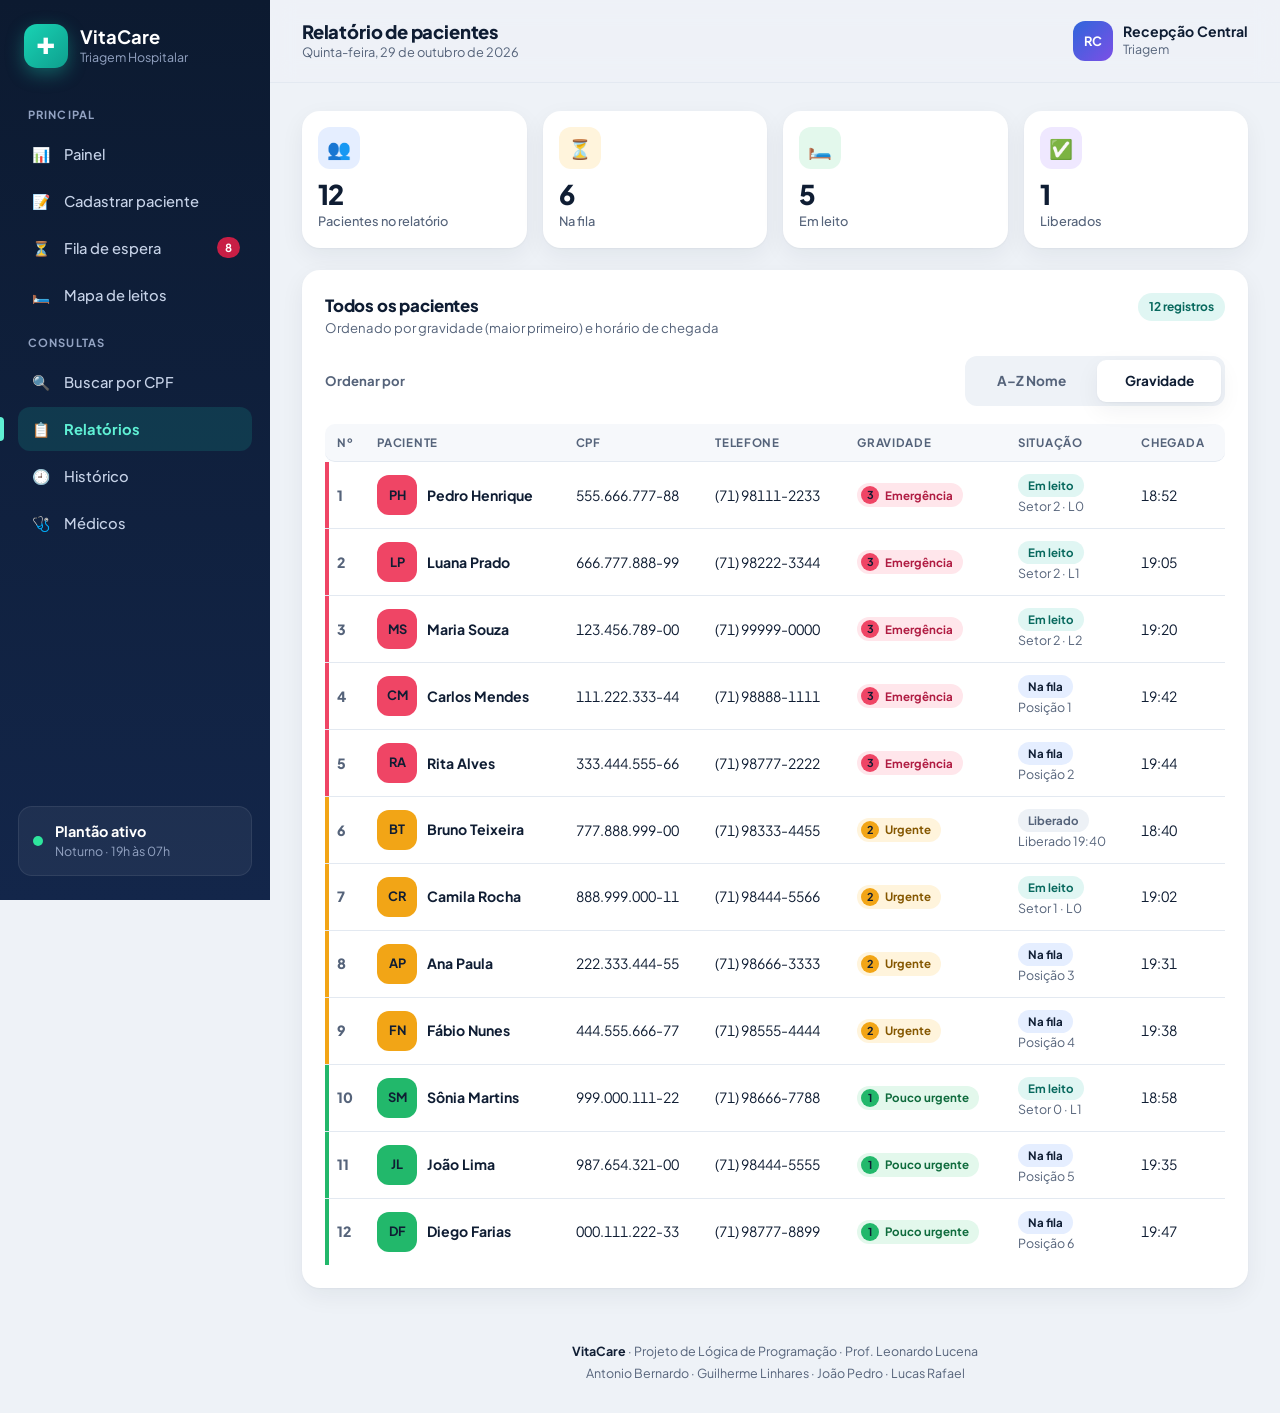
==== public/relatorio.html @ a0af320f "Testando pra ver se essa benção vai certo agora" ====
<!DOCTYPE html>
<html lang="pt-BR">
<head>
  <meta charset="UTF-8">
  <meta name="viewport" content="width=device-width, initial-scale=1">
  <meta name="color-scheme" content="light dark">
  <meta name="theme-color" content="#eef2f7" media="(prefers-color-scheme: light)">
  <meta name="theme-color" content="#0a1322" media="(prefers-color-scheme: dark)">
  <title>Relatório de pacientes · VitaCare</title>
  <link rel="preconnect" href="https://fonts.googleapis.com">
  <link rel="preconnect" href="https://fonts.gstatic.com" crossorigin>
  <link href="https://fonts.googleapis.com/css2?family=Plus+Jakarta+Sans:wght@400;500;600;700;800&amp;display=swap" rel="stylesheet">
  <link rel="stylesheet" href="style.css">
</head>
<body>

<a href="#conteudo" class="pular">Pular para o conteúdo</a>

<input type="checkbox" id="menu-toggle" class="menu-toggle" aria-label="Abrir ou fechar o menu">

<div class="app">

  <!-- ============ MENU LATERAL ============ -->
  <aside class="sidebar" aria-label="Menu principal">
    <div class="logo">
      <span class="logo-icone" aria-hidden="true">✚</span>
      <div>
        <strong>VitaCare</strong>
        <small>Triagem Hospitalar</small>
      </div>
    </div>

    <nav class="nav" aria-label="Seções do sistema">
      <p class="nav-titulo">Principal</p>
      <a href="index.html#inicio"><span aria-hidden="true">📊</span> Painel</a>
      <a href="index.html#cadastro"><span aria-hidden="true">📝</span> Cadastrar paciente</a>
      <a href="index.html#fila"><span aria-hidden="true">⏳</span> Fila de espera <em class="badge">8<span class="sr"> pacientes</span></em></a>
      <a href="index.html#leitos"><span aria-hidden="true">🛏️</span> Mapa de leitos</a>

      <p class="nav-titulo">Consultas</p>
      <a href="index.html#busca"><span aria-hidden="true">🔍</span> Buscar por CPF</a>
      <a href="relatorio.html" class="ativo" aria-current="page"><span aria-hidden="true">📋</span> Relatórios</a>
      <a href="index.html#historico"><span aria-hidden="true">🕘</span> Histórico</a>
      <a href="index.html#medicos"><span aria-hidden="true">🩺</span> Médicos</a>
    </nav>

    <div class="plantao">
      <span class="pulso" aria-hidden="true"></span>
      <div>
        <strong>Plantão ativo</strong>
        <small>Noturno · 19h às 07h</small>
      </div>
    </div>
  </aside>

  <label for="menu-toggle" class="overlay" aria-hidden="true"></label>

  <!-- ============ CONTEÚDO ============ -->
  <div class="conteudo">

    <header class="topbar">
      <label for="menu-toggle" class="hamburguer" aria-hidden="true"><span></span><span></span><span></span></label>
      <div class="topbar-titulo">
        <h1>Relatório de pacientes</h1>
        <p><time datetime="2026-10-29">Quinta-feira, 29 de outubro de 2026</time></p>
      </div>
      <div class="usuario">
        <div class="avatar" aria-hidden="true">RC</div>
        <div class="usuario-info">
          <strong>Recepção Central</strong>
          <small>Triagem</small>
        </div>
      </div>
    </header>

    <main id="conteudo">

      <!-- Resumo -->
      <section class="kpis" aria-labelledby="resumo-titulo">
        <h2 id="resumo-titulo" class="sr">Resumo do plantão</h2>
        <article class="kpi">
          <div class="kpi-icone azul" aria-hidden="true">👥</div>
          <div><span class="kpi-num">12</span><span class="kpi-rot">Pacientes no relatório</span></div>
        </article>
        <article class="kpi">
          <div class="kpi-icone amarelo" aria-hidden="true">⏳</div>
          <div><span class="kpi-num">6</span><span class="kpi-rot">Na fila</span></div>
        </article>
        <article class="kpi">
          <div class="kpi-icone verde" aria-hidden="true">🛏️</div>
          <div><span class="kpi-num">5</span><span class="kpi-rot">Em leito</span></div>
        </article>
        <article class="kpi">
          <div class="kpi-icone roxo" aria-hidden="true">✅</div>
          <div><span class="kpi-num">1</span><span class="kpi-rot">Liberados</span></div>
        </article>
      </section>

      <section class="card" aria-labelledby="tabela-titulo">
        <div class="card-topo">
          <div>
            <h2 id="tabela-titulo">Todos os pacientes</h2>
            <p>Ordenado por gravidade (maior primeiro) e horário de chegada</p>
          </div>
          <span class="contador">12 registros</span>
        </div>

        <div class="ferramentas">
          <span class="ferramentas-rotulo" id="ordem-rotulo">Ordenar por</span>
          <!-- O PHP marca aria-pressed="true" no botão da ordem atual -->
          <form action="index.php" method="get" class="segmentado" aria-labelledby="ordem-rotulo">
            <input type="hidden" name="acao" value="relatorio">
            <button type="submit" name="ordem" value="nome" aria-pressed="false">A–Z Nome</button>
            <button type="submit" name="ordem" value="gravidade" aria-pressed="true">Gravidade</button>
          </form>
        </div>

        <table class="tabela">
          <caption class="sr">Pacientes do plantão ordenados por gravidade</caption>
          <thead>
            <tr>
              <th scope="col">Nº</th>
              <th scope="col">Paciente</th>
              <th scope="col">CPF</th>
              <th scope="col">Telefone</th>
              <th scope="col">Gravidade</th>
              <th scope="col">Situação</th>
              <th scope="col">Chegada</th>
            </tr>
          </thead>
          <tbody>
              <tr class="g3">
                <td class="num" data-label="Nº">1</td>
                <td class="col-paciente" data-label="Paciente"><div class="cel-paciente"><span class="avatar g3-bg" aria-hidden="true">PH</span><strong>Pedro Henrique</strong></div></td>
                <td class="mono" data-label="CPF">555.666.777-88</td>
                <td class="mono" data-label="Telefone">(71) 98111-2233</td>
                <td data-label="Gravidade"><span class="pill g3"><b aria-hidden="true">3</b>Emergência</span></td>
                <td data-label="Situação"><span class="pill sit-leito">Em leito</span><small>Setor 2 · L0</small></td>
                <td class="mono" data-label="Chegada"><time datetime="18:52">18:52</time></td>
              </tr>
              <tr class="g3">
                <td class="num" data-label="Nº">2</td>
                <td class="col-paciente" data-label="Paciente"><div class="cel-paciente"><span class="avatar g3-bg" aria-hidden="true">LP</span><strong>Luana Prado</strong></div></td>
                <td class="mono" data-label="CPF">666.777.888-99</td>
                <td class="mono" data-label="Telefone">(71) 98222-3344</td>
                <td data-label="Gravidade"><span class="pill g3"><b aria-hidden="true">3</b>Emergência</span></td>
                <td data-label="Situação"><span class="pill sit-leito">Em leito</span><small>Setor 2 · L1</small></td>
                <td class="mono" data-label="Chegada"><time datetime="19:05">19:05</time></td>
              </tr>
              <tr class="g3">
                <td class="num" data-label="Nº">3</td>
                <td class="col-paciente" data-label="Paciente"><div class="cel-paciente"><span class="avatar g3-bg" aria-hidden="true">MS</span><strong>Maria Souza</strong></div></td>
                <td class="mono" data-label="CPF">123.456.789-00</td>
                <td class="mono" data-label="Telefone">(71) 99999-0000</td>
                <td data-label="Gravidade"><span class="pill g3"><b aria-hidden="true">3</b>Emergência</span></td>
                <td data-label="Situação"><span class="pill sit-leito">Em leito</span><small>Setor 2 · L2</small></td>
                <td class="mono" data-label="Chegada"><time datetime="19:20">19:20</time></td>
              </tr>
              <tr class="g3">
                <td class="num" data-label="Nº">4</td>
                <td class="col-paciente" data-label="Paciente"><div class="cel-paciente"><span class="avatar g3-bg" aria-hidden="true">CM</span><strong>Carlos Mendes</strong></div></td>
                <td class="mono" data-label="CPF">111.222.333-44</td>
                <td class="mono" data-label="Telefone">(71) 98888-1111</td>
                <td data-label="Gravidade"><span class="pill g3"><b aria-hidden="true">3</b>Emergência</span></td>
                <td data-label="Situação"><span class="pill sit-fila">Na fila</span><small>Posição 1</small></td>
                <td class="mono" data-label="Chegada"><time datetime="19:42">19:42</time></td>
              </tr>
              <tr class="g3">
                <td class="num" data-label="Nº">5</td>
                <td class="col-paciente" data-label="Paciente"><div class="cel-paciente"><span class="avatar g3-bg" aria-hidden="true">RA</span><strong>Rita Alves</strong></div></td>
                <td class="mono" data-label="CPF">333.444.555-66</td>
                <td class="mono" data-label="Telefone">(71) 98777-2222</td>
                <td data-label="Gravidade"><span class="pill g3"><b aria-hidden="true">3</b>Emergência</span></td>
                <td data-label="Situação"><span class="pill sit-fila">Na fila</span><small>Posição 2</small></td>
                <td class="mono" data-label="Chegada"><time datetime="19:44">19:44</time></td>
              </tr>
              <tr class="g2">
                <td class="num" data-label="Nº">6</td>
                <td class="col-paciente" data-label="Paciente"><div class="cel-paciente"><span class="avatar g2-bg" aria-hidden="true">BT</span><strong>Bruno Teixeira</strong></div></td>
                <td class="mono" data-label="CPF">777.888.999-00</td>
                <td class="mono" data-label="Telefone">(71) 98333-4455</td>
                <td data-label="Gravidade"><span class="pill g2"><b aria-hidden="true">2</b>Urgente</span></td>
                <td data-label="Situação"><span class="pill sit-alta">Liberado</span><small>Liberado 19:40</small></td>
                <td class="mono" data-label="Chegada"><time datetime="18:40">18:40</time></td>
              </tr>
              <tr class="g2">
                <td class="num" data-label="Nº">7</td>
                <td class="col-paciente" data-label="Paciente"><div class="cel-paciente"><span class="avatar g2-bg" aria-hidden="true">CR</span><strong>Camila Rocha</strong></div></td>
                <td class="mono" data-label="CPF">888.999.000-11</td>
                <td class="mono" data-label="Telefone">(71) 98444-5566</td>
                <td data-label="Gravidade"><span class="pill g2"><b aria-hidden="true">2</b>Urgente</span></td>
                <td data-label="Situação"><span class="pill sit-leito">Em leito</span><small>Setor 1 · L0</small></td>
                <td class="mono" data-label="Chegada"><time datetime="19:02">19:02</time></td>
              </tr>
              <tr class="g2">
                <td class="num" data-label="Nº">8</td>
                <td class="col-paciente" data-label="Paciente"><div class="cel-paciente"><span class="avatar g2-bg" aria-hidden="true">AP</span><strong>Ana Paula</strong></div></td>
                <td class="mono" data-label="CPF">222.333.444-55</td>
                <td class="mono" data-label="Telefone">(71) 98666-3333</td>
                <td data-label="Gravidade"><span class="pill g2"><b aria-hidden="true">2</b>Urgente</span></td>
                <td data-label="Situação"><span class="pill sit-fila">Na fila</span><small>Posição 3</small></td>
                <td class="mono" data-label="Chegada"><time datetime="19:31">19:31</time></td>
              </tr>
              <tr class="g2">
                <td class="num" data-label="Nº">9</td>
                <td class="col-paciente" data-label="Paciente"><div class="cel-paciente"><span class="avatar g2-bg" aria-hidden="true">FN</span><strong>Fábio Nunes</strong></div></td>
                <td class="mono" data-label="CPF">444.555.666-77</td>
                <td class="mono" data-label="Telefone">(71) 98555-4444</td>
                <td data-label="Gravidade"><span class="pill g2"><b aria-hidden="true">2</b>Urgente</span></td>
                <td data-label="Situação"><span class="pill sit-fila">Na fila</span><small>Posição 4</small></td>
                <td class="mono" data-label="Chegada"><time datetime="19:38">19:38</time></td>
              </tr>
              <tr class="g1">
                <td class="num" data-label="Nº">10</td>
                <td class="col-paciente" data-label="Paciente"><div class="cel-paciente"><span class="avatar g1-bg" aria-hidden="true">SM</span><strong>Sônia Martins</strong></div></td>
                <td class="mono" data-label="CPF">999.000.111-22</td>
                <td class="mono" data-label="Telefone">(71) 98666-7788</td>
                <td data-label="Gravidade"><span class="pill g1"><b aria-hidden="true">1</b>Pouco urgente</span></td>
                <td data-label="Situação"><span class="pill sit-leito">Em leito</span><small>Setor 0 · L1</small></td>
                <td class="mono" data-label="Chegada"><time datetime="18:58">18:58</time></td>
              </tr>
              <tr class="g1">
                <td class="num" data-label="Nº">11</td>
                <td class="col-paciente" data-label="Paciente"><div class="cel-paciente"><span class="avatar g1-bg" aria-hidden="true">JL</span><strong>João Lima</strong></div></td>
                <td class="mono" data-label="CPF">987.654.321-00</td>
                <td class="mono" data-label="Telefone">(71) 98444-5555</td>
                <td data-label="Gravidade"><span class="pill g1"><b aria-hidden="true">1</b>Pouco urgente</span></td>
                <td data-label="Situação"><span class="pill sit-fila">Na fila</span><small>Posição 5</small></td>
                <td class="mono" data-label="Chegada"><time datetime="19:35">19:35</time></td>
              </tr>
              <tr class="g1">
                <td class="num" data-label="Nº">12</td>
                <td class="col-paciente" data-label="Paciente"><div class="cel-paciente"><span class="avatar g1-bg" aria-hidden="true">DF</span><strong>Diego Farias</strong></div></td>
                <td class="mono" data-label="CPF">000.111.222-33</td>
                <td class="mono" data-label="Telefone">(71) 98777-8899</td>
                <td data-label="Gravidade"><span class="pill g1"><b aria-hidden="true">1</b>Pouco urgente</span></td>
                <td data-label="Situação"><span class="pill sit-fila">Na fila</span><small>Posição 6</small></td>
                <td class="mono" data-label="Chegada"><time datetime="19:47">19:47</time></td>
              </tr>
          </tbody>
        </table>
      </section>

    </main>

    <footer class="rodape">
      <p><strong>VitaCare</strong> · Projeto de Lógica de Programação · Prof. Leonardo Lucena</p>
      <p>Antonio Bernardo · Guilherme Linhares · João Pedro · Lucas Rafael</p>
    </footer>
  </div>
</div>

</body>
</html>
---- public/style.css ----
/* =========================================================
   VitaCare · Sistema de Triagem Hospitalar
   Folha de estilo única — somente HTML + CSS (sem JavaScript)
   ---------------------------------------------------------
   Sumário
    1. Variáveis · tema claro
    2. Variáveis · tema escuro automático
    3. Base e utilitários
    4. Layout geral
    5. Menu lateral
    6. Barra superior
    7. Avatares e status
    8. Botões e foco
    9. Banner principal (hero)
   10. Alerta de setor lotado
   11. Pílulas de gravidade
   12. Indicadores (KPIs)
   13. Cards
   14. Formulário de cadastro
   15. Fila de espera
   16. Mapa de leitos
   17. Busca e relatório rápido
   18. Histórico (linha do tempo)
   19. Equipe médica
   20. Distribuição por gravidade
   21. Página de relatório (tabela)
   22. Página de feedback
   23. Rodapé
   24. Responsivo
   25. Preferências do usuário (movimento e impressão)
   ========================================================= */


/* =========================================================
   1. Variáveis · tema claro
   Todos os textos foram conferidos com contraste WCAG AA
   (≥ 4,5:1 para texto, ≥ 3:1 para bordas de campos e foco).
   ========================================================= */
:root {
  color-scheme: light dark;

  /* Superfícies */
  --bg: #eef2f7;
  --card: #ffffff;
  --superficie: #f6f8fb;          /* itens dentro dos cards */
  --superficie-hover: #edf1f6;
  --campo: #f8fafc;               /* fundo de inputs */
  --campo-foco: #ffffff;
  --topbar-bg: rgba(238, 242, 247, .86);

  /* Texto e bordas */
  --texto: #0f1d33;
  --suave: #55637a;
  --borda: #e3e9f1;
  --borda-campo: #8794a8;
  --foco: #0a7f72;

  /* Cor principal (verde-água) */
  --primaria: #0e9f8e;
  --primaria-forte: #0a7f72;      /* fundo de botões com texto branco */
  --primaria-forte-hover: #086a5f;
  --primaria-texto: #08695e;      /* links e textos sobre fundo claro */
  --primaria-clara: #e0f6f3;
  --primaria-borda: #bdeae3;

  /* Menu lateral (sempre escuro) */
  --sidebar: #0c1a30;
  --sidebar-2: #13264a;
  --sidebar-texto: #c7d3e8;
  --sidebar-suave: #93a3c2;
  --sidebar-destaque: #5ff0d4;

  /* Gravidade: verde = 1, amarelo = 2, vermelho = 3 */
  --g1: #22b86b;  --g1-claro: #e3f8ec;  --g1-texto: #0f6b3d;  --g1-borda: #aee8c8;
  --g2: #f2a516;  --g2-claro: #fff4dc;  --g2-texto: #855700;  --g2-borda: #f6d58e;
  --g3: #ef4565;  --g3-claro: #ffe6eb;  --g3-texto: #b01c42;  --g3-borda: #f8b3c1;
  --g3-listra: #ffd3dc;
  --texto-sobre-cor: #0f1d33;     /* texto sobre verde/amarelo/vermelho sólidos */
  --alerta-forte: #c81e45;        /* fundo vermelho com texto branco */

  /* Cores de apoio */
  --azul: #2f66db;   --azul-claro: #e5eeff;
  --roxo: #7c4fe6;   --roxo-claro: #efe8ff;

  /* Banner */
  --hero-1: #087266;
  --hero-2: #0a6c86;
  --hero-3: #1d4fb8;

  /* Forma */
  --raio: 18px;
  --raio-sm: 12px;
  --sombra: 0 1px 2px rgba(15, 29, 51, .04), 0 8px 24px rgba(15, 29, 51, .06);
  --sombra-hover: 0 2px 4px rgba(15, 29, 51, .05), 0 14px 32px rgba(15, 29, 51, .10);
}


/* =========================================================
   2. Variáveis · tema escuro automático
   Só troca as variáveis; os componentes não mudam.
   ========================================================= */
@media (prefers-color-scheme: dark) {
  :root {
    --bg: #0a1322;
    --card: #111c30;
    --superficie: #16233a;
    --superficie-hover: #1b2a45;
    --campo: #0d1729;
    --campo-foco: #0f1b30;
    --topbar-bg: rgba(10, 19, 34, .84);

    --texto: #e7eef8;
    --suave: #9fb0c9;
    --borda: #22314c;
    --borda-campo: #63748f;
    --foco: #5eead4;

    --primaria-texto: #5eead4;
    --primaria-clara: #0c3531;
    --primaria-borda: #165c55;

    --sidebar: #060d1a;
    --sidebar-2: #0c1a30;

    --g1-claro: #0f3324;  --g1-texto: #6ee7a8;  --g1-borda: #1d6a45;
    --g2-claro: #3a2b0b;  --g2-texto: #fbc65a;  --g2-borda: #7a5a16;
    --g3-claro: #3d1424;  --g3-texto: #ff9db1;  --g3-borda: #7f2a43;
    --g3-listra: #4a1a2c;

    --azul-claro: #16264a;
    --roxo-claro: #251c45;

    --hero-1: #065a51;
    --hero-2: #08566c;
    --hero-3: #173f94;

    --sombra: 0 1px 2px rgba(0, 0, 0, .3), 0 8px 24px rgba(0, 0, 0, .25);
    --sombra-hover: 0 2px 4px rgba(0, 0, 0, .35), 0 14px 32px rgba(0, 0, 0, .35);
  }
}


/* =========================================================
   3. Base e utilitários
   ========================================================= */
*, *::before, *::after { box-sizing: border-box; margin: 0; padding: 0; }

html {
  scroll-behavior: smooth;
  scroll-padding-top: 96px;
  -webkit-text-size-adjust: 100%;
  text-size-adjust: 100%;
}

body {
  font-family: "Plus Jakarta Sans", system-ui, sans-serif;
  background: var(--bg);
  color: var(--texto);
  line-height: 1.5;
  -webkit-font-smoothing: antialiased;
}

a { color: inherit; text-decoration: none; }
small { display: block; color: var(--suave); font-size: .78rem; }

/* Esconde visualmente, mas mantém para leitores de tela */
.sr {
  position: absolute !important;
  width: 1px; height: 1px; padding: 0; margin: -1px;
  overflow: hidden; clip: rect(0 0 0 0); clip-path: inset(50%);
  white-space: nowrap; border: 0;
}

/* Link "Pular para o conteúdo" (aparece só com o teclado) */
.pular {
  position: absolute; left: 16px; top: -80px; z-index: 100;
  background: var(--primaria-forte); color: #fff; font-weight: 700;
  padding: 12px 18px; border-radius: var(--raio-sm); box-shadow: var(--sombra);
  transition: top .2s;
}
.pular:focus { top: 12px; }


/* =========================================================
   4. Layout geral
   ========================================================= */
.app { display: flex; min-height: 100vh; }
.conteudo { flex: 1; min-width: 0; display: flex; flex-direction: column; }
main { flex: 1; width: 100%; padding: 4px 16px 24px; }


/* =========================================================
   5. Menu lateral
   No celular abre com o checkbox #menu-toggle (sem JS).
   ========================================================= */
.menu-toggle { position: absolute; opacity: 0; width: 1px; height: 1px; }

.sidebar {
  --foco: var(--sidebar-destaque);
  position: fixed; inset: 0 auto 0 0; z-index: 50;
  width: min(280px, 86vw);
  display: flex; flex-direction: column; gap: 24px;
  padding: 24px 18px; overflow-y: auto;
  background: linear-gradient(180deg, var(--sidebar), var(--sidebar-2));
  color: var(--sidebar-texto);
  transform: translateX(-100%); visibility: hidden;
  transition: transform .3s ease, visibility .3s;
}
.menu-toggle:checked ~ .app .sidebar {
  transform: translateX(0); visibility: visible;
  box-shadow: 12px 0 40px rgba(0, 0, 0, .3);
}

.overlay {
  position: fixed; inset: 0; z-index: 40;
  background: rgba(12, 26, 48, .55);
  backdrop-filter: blur(2px); -webkit-backdrop-filter: blur(2px);
  opacity: 0; pointer-events: none; transition: opacity .3s;
}
.menu-toggle:checked ~ .app .overlay { opacity: 1; pointer-events: auto; }

.logo { display: flex; align-items: center; gap: 12px; padding: 0 6px; }
.logo-icone {
  width: 44px; height: 44px; border-radius: 13px; flex-shrink: 0;
  display: grid; place-items: center;
  background: linear-gradient(135deg, #19d3b4, var(--primaria));
  color: #fff; font-size: 1.4rem; font-weight: 800;
  box-shadow: 0 6px 18px rgba(25, 211, 180, .35);
}
.logo strong { color: #fff; font-size: 1.15rem; display: block; line-height: 1.2; }
.logo small { color: var(--sidebar-suave); }

.nav { display: flex; flex-direction: column; gap: 3px; }
.nav-titulo {
  font-size: .7rem; font-weight: 700; text-transform: uppercase; letter-spacing: .1em;
  color: var(--sidebar-suave); margin: 14px 10px 6px;
}
.nav a {
  position: relative; display: flex; align-items: center; gap: 12px;
  min-height: 44px; padding: 10px 12px; border-radius: var(--raio-sm);
  font-weight: 500; font-size: .92rem;
  transition: background .2s, color .2s;
}
.nav a span { width: 22px; text-align: center; }
.nav a:hover { background: rgba(255, 255, 255, .07); color: #fff; }
.nav a.ativo { background: rgba(25, 211, 180, .14); color: var(--sidebar-destaque); font-weight: 700; }
.nav a.ativo::before {
  content: ""; position: absolute; left: -18px; top: 10px; bottom: 10px;
  width: 4px; border-radius: 0 4px 4px 0; background: var(--sidebar-destaque);
}
.badge {
  margin-left: auto; font-style: normal; font-size: .7rem; font-weight: 700;
  background: var(--alerta-forte); color: #fff; padding: 2px 8px; border-radius: 999px;
}

.plantao {
  margin-top: auto; display: flex; align-items: center; gap: 12px;
  padding: 14px; border-radius: 14px;
  background: rgba(255, 255, 255, .05); border: 1px solid rgba(255, 255, 255, .08);
}
.plantao strong { color: #fff; display: block; font-size: .9rem; }
.plantao small { color: var(--sidebar-suave); }
.pulso {
  width: 10px; height: 10px; border-radius: 50%; flex-shrink: 0; background: #2ee59d;
  box-shadow: 0 0 0 0 rgba(46, 229, 157, .6); animation: pulso 2s infinite;
}
@keyframes pulso {
  70%  { box-shadow: 0 0 0 10px rgba(46, 229, 157, 0); }
  100% { box-shadow: 0 0 0 0 rgba(46, 229, 157, 0); }
}


/* =========================================================
   6. Barra superior
   ========================================================= */
.topbar {
  position: sticky; top: 0; z-index: 30;
  display: flex; align-items: center; gap: 14px;
  padding: 14px 16px;
  background: var(--topbar-bg);
  backdrop-filter: blur(12px) saturate(1.4); -webkit-backdrop-filter: blur(12px) saturate(1.4);
  border-bottom: 1px solid var(--borda);
}
.hamburguer {
  width: 44px; height: 44px; border-radius: var(--raio-sm); flex-shrink: 0; cursor: pointer;
  display: flex; flex-direction: column; justify-content: center; align-items: center; gap: 4px;
  background: var(--card); box-shadow: var(--sombra);
}
.hamburguer span { width: 18px; height: 2px; background: var(--texto); border-radius: 2px; }
/* O foco fica no checkbox invisível; mostramos o contorno no botão */
.menu-toggle:focus-visible ~ .app .hamburguer { outline: 3px solid var(--foco); outline-offset: 3px; }

.topbar-titulo { flex: 1; min-width: 0; }
.topbar h1 { font-size: 1.15rem; font-weight: 800; letter-spacing: -.01em; line-height: 1.25; }
.topbar p { font-size: .8rem; color: var(--suave); }
.usuario { display: flex; align-items: center; gap: 10px; }
.usuario-info { display: none; }
.usuario-info strong { font-size: .88rem; display: block; line-height: 1.2; }


/* =========================================================
   7. Avatares e status
   ========================================================= */
.avatar {
  position: relative; width: 40px; height: 40px; border-radius: var(--raio-sm); flex-shrink: 0;
  display: grid; place-items: center; font-weight: 700; font-size: .8rem;
  background: linear-gradient(135deg, var(--azul), var(--roxo)); color: #fff;
}
.avatar.grande { width: 54px; height: 54px; font-size: 1rem; border-radius: 15px; }

/* Fundos sólidos de gravidade (avatares, barras) */
.g1-bg { background: var(--g1); color: var(--texto-sobre-cor); }
.g2-bg { background: var(--g2); color: var(--texto-sobre-cor); }
.g3-bg { background: var(--g3); color: var(--texto-sobre-cor); }

.med1 { background: linear-gradient(135deg, #1f4fbf, #2f66db); }
.med2 { background: linear-gradient(135deg, #b81a40, #cf2f55); }
.med3 { background: linear-gradient(135deg, #075f55, #0a7a6d); }
.med4 { background: linear-gradient(135deg, #6236cf, #7c4fe6); }

.status {
  position: absolute; right: -3px; bottom: -3px; width: 13px; height: 13px;
  border-radius: 50%; border: 2.5px solid var(--card);
}
.status.on { background: var(--g1); }
.status.ocupado { background: var(--g2); }


/* =========================================================
   8. Botões e foco
   ========================================================= */
.btn {
  display: inline-flex; align-items: center; justify-content: center; gap: 8px;
  font: inherit; font-weight: 700; font-size: .92rem; text-align: center;
  min-height: 46px; padding: 0 20px; border-radius: var(--raio-sm); border: 0; cursor: pointer;
  transition: transform .15s, background .2s, box-shadow .2s, border-color .2s;
}
.btn:hover { transform: translateY(-1px); }
.btn:active { transform: translateY(0); }
.btn.largo { width: 100%; }

.btn-primario { background: var(--primaria-forte); color: #fff; box-shadow: 0 6px 16px rgba(14, 159, 142, .28); }
.btn-primario:hover { background: var(--primaria-forte-hover); }
.btn-branco { background: #fff; color: #08695e; box-shadow: 0 6px 16px rgba(0, 0, 0, .12); }
.btn-branco:hover { background: #f0fbf9; }
.btn-vidro { background: rgba(255, 255, 255, .16); color: #fff; border: 1px solid rgba(255, 255, 255, .4); }
.btn-vidro:hover { background: rgba(255, 255, 255, .26); }
.btn-escuro { background: var(--texto); color: var(--card); }
.btn-contorno { background: transparent; color: var(--g3-texto); border: 2px solid var(--g3-borda); }
.btn-contorno:hover { background: var(--g3-claro); border-color: var(--g3); }
.btn-alerta { background: var(--alerta-forte); color: #fff; }
.btn-alerta:hover { background: #a8173a; }
.btn-neutro { background: var(--superficie); color: var(--texto); border: 1.5px solid var(--borda); }
.btn-neutro:hover { background: var(--superficie-hover); }

/* Foco visível em tudo que é clicável */
:focus-visible { outline: 3px solid var(--foco); outline-offset: 3px; }


/* =========================================================
   9. Banner principal (hero)
   ========================================================= */
.hero {
  --foco: #fff;
  position: relative; overflow: hidden; isolation: isolate;
  display: grid; gap: 22px; padding: 26px 22px; border-radius: 24px; color: #fff;
  background:
    radial-gradient(circle at 90% 10%, rgba(255, 255, 255, .12), transparent 40%),
    radial-gradient(circle at 10% 110%, rgba(61, 124, 245, .4), transparent 50%),
    linear-gradient(135deg, var(--hero-1) 0%, var(--hero-2) 55%, var(--hero-3) 100%);
  box-shadow: 0 18px 40px rgba(11, 127, 154, .25);
}
.hero::after {
  content: "✚"; position: absolute; right: -20px; bottom: -70px; z-index: -1;
  font-size: 15rem; font-weight: 800; color: rgba(255, 255, 255, .06); pointer-events: none;
}
.hero-tag {
  display: inline-flex; align-items: center; gap: 8px;
  font-size: .75rem; font-weight: 600; margin-bottom: 14px;
  background: rgba(255, 255, 255, .16); padding: 5px 12px; border-radius: 999px;
}
.hero-tag::before { content: ""; width: 8px; height: 8px; border-radius: 50%; background: #5ff0b0; }
.hero h2 { font-size: 1.55rem; line-height: 1.2; font-weight: 800; letter-spacing: -.02em; max-width: 520px; }
.hero p { margin-top: 10px; color: rgba(255, 255, 255, .92); max-width: 480px; font-size: .95rem; }
.hero-botoes { display: flex; flex-wrap: wrap; gap: 10px; margin-top: 20px; }

.hero-proximo {
  align-self: center; padding: 18px; border-radius: 18px;
  background: rgba(6, 30, 50, .28); border: 1px solid rgba(255, 255, 255, .22);
  backdrop-filter: blur(8px); -webkit-backdrop-filter: blur(8px);
}
.proximo-rotulo {
  margin: 0; font-size: .7rem; font-weight: 700; text-transform: uppercase; letter-spacing: .08em;
  color: rgba(255, 255, 255, .92);
}
.proximo-card { display: flex; align-items: center; gap: 14px; margin: 12px 0 14px; }
.proximo-card strong { display: block; font-size: 1.05rem; }
.proximo-card small { color: rgba(255, 255, 255, .92); margin-top: 4px; }
.hero-proximo .avatar { border: 3px solid rgba(255, 255, 255, .55); }
.hero .aviso-lotado {
  display: flex; align-items: center; gap: 8px; margin-bottom: 12px;
  padding: 8px 12px; border-radius: 10px;
  background: #fff; color: #b01c42; font-size: .8rem; font-weight: 700;
}


/* =========================================================
   10. Alerta de setor lotado
   O PHP exibe este bloco só quando o setor do próximo
   paciente não tiver nenhum leito livre.
   ========================================================= */
.alerta {
  display: grid; grid-template-columns: auto 1fr; gap: 14px; align-items: start;
  margin-top: 18px; padding: 18px; border-radius: var(--raio);
  background: var(--g3-claro); border: 1px solid var(--g3-borda); border-left: 6px solid var(--g3);
  box-shadow: var(--sombra);
}
.alerta-icone {
  width: 42px; height: 42px; border-radius: 50%; display: grid; place-items: center;
  background: var(--alerta-forte); color: #fff; font-size: 1.25rem; font-weight: 800;
  box-shadow: 0 0 0 6px color-mix(in srgb, var(--g3) 18%, transparent);
}
.alerta h2 { font-size: 1rem; font-weight: 800; color: var(--g3-texto); line-height: 1.3; }
.alerta p { font-size: .88rem; margin-top: 4px; }
.alerta .btn { grid-column: 1 / -1; }


/* =========================================================
   11. Pílulas de gravidade
   ========================================================= */
.pill {
  display: inline-flex; align-items: center; gap: 6px;
  font-size: .72rem; font-weight: 700; padding: 3px 10px 3px 4px; border-radius: 999px; white-space: nowrap;
}
.pill b {
  display: grid; place-items: center; width: 18px; height: 18px; border-radius: 50%;
  font-size: .68rem; color: var(--texto-sobre-cor);
}
.pill.g1 { background: var(--g1-claro); color: var(--g1-texto); }
.pill.g2 { background: var(--g2-claro); color: var(--g2-texto); }
.pill.g3 { background: var(--g3-claro); color: var(--g3-texto); }
.pill.g1 b { background: var(--g1); }
.pill.g2 b { background: var(--g2); }
.pill.g3 b { background: var(--g3); }
.hero .pill.g3 { background: #fff; color: #b01c42; }

/* Pílulas de situação (relatório) */
.pill.sit-fila { background: var(--azul-claro); color: var(--texto); padding-left: 10px; }
.pill.sit-leito { background: var(--primaria-clara); color: var(--primaria-texto); padding-left: 10px; }
.pill.sit-alta { background: var(--superficie-hover); color: var(--suave); padding-left: 10px; }


/* =========================================================
   12. Indicadores (KPIs)
   ========================================================= */
.kpis { display: grid; grid-template-columns: 1fr 1fr; gap: 12px; margin: 18px 0; }
.kpi {
  position: relative; display: flex; flex-direction: column; gap: 12px;
  padding: 16px; border-radius: var(--raio);
  background: var(--card); box-shadow: var(--sombra);
  transition: box-shadow .2s, transform .2s;
}
.kpi:hover { box-shadow: var(--sombra-hover); transform: translateY(-2px); }
.kpi-icone { width: 42px; height: 42px; border-radius: var(--raio-sm); display: grid; place-items: center; font-size: 1.2rem; }
.kpi-num { display: block; font-size: 1.7rem; font-weight: 800; line-height: 1; letter-spacing: -.02em; }
.kpi-num small { display: inline; font-size: .95rem; color: var(--suave); font-weight: 600; }
.kpi-rot { display: block; margin-top: 4px; font-size: .8rem; color: var(--suave); font-weight: 500; }
.kpi-trend {
  position: absolute; top: 16px; right: 14px;
  font-size: .72rem; font-weight: 700; padding: 3px 8px; border-radius: 8px;
  background: var(--bg); color: var(--suave);
}
.kpi-trend.sobe { background: var(--g1-claro); color: var(--g1-texto); }
.barra { height: 6px; background: var(--bg); border-radius: 99px; overflow: hidden; }
.barra span { display: block; height: 100%; background: linear-gradient(90deg, var(--g2), var(--g3)); border-radius: 99px; }

/* Fundos claros dos ícones */
.azul { background: var(--azul-claro); }
.verde { background: var(--g1-claro); }
.amarelo { background: var(--g2-claro); }
.rosa { background: var(--g3-claro); }
.roxo { background: var(--roxo-claro); }


/* =========================================================
   13. Cards
   Cada card é um "container": o conteúdo se adapta à largura
   do próprio card, e não só da tela (container queries).
   ========================================================= */
.grade { display: grid; grid-template-columns: 1fr; gap: 16px; }
.card {
  container-type: inline-size;
  min-width: 0; padding: 20px; border-radius: var(--raio);
  background: var(--card); box-shadow: var(--sombra);
  border: 1px solid transparent;
}
.card-topo { display: flex; justify-content: space-between; align-items: flex-start; gap: 12px; margin-bottom: 18px; }
.card-topo h2 { font-size: 1.05rem; font-weight: 800; letter-spacing: -.01em; }
.card-topo p { font-size: .82rem; color: var(--suave); }
.card-icone { width: 40px; height: 40px; border-radius: var(--raio-sm); display: grid; place-items: center; font-size: 1.1rem; flex-shrink: 0; }
.contador {
  font-size: .75rem; font-weight: 700; white-space: nowrap;
  background: var(--primaria-clara); color: var(--primaria-texto); padding: 5px 11px; border-radius: 999px;
}
.link-mais { display: inline-flex; align-items: center; min-height: 32px; margin-top: 12px; font-size: .85rem; font-weight: 700; color: var(--primaria-texto); }
.link-mais:hover { text-decoration: underline; text-underline-offset: 3px; }


/* =========================================================
   14. Formulário de cadastro
   ========================================================= */
.form { display: flex; flex-direction: column; gap: 16px; }
.campos-2 { display: grid; grid-template-columns: 1fr; gap: 16px; }
.campo { display: flex; flex-direction: column; gap: 6px; border: 0; min-width: 0; }
.campo label, .campo legend { font-size: .82rem; font-weight: 700; margin-bottom: 2px; }
.campo small { font-size: .74rem; }

input[type="text"], input[type="tel"], select {
  width: 100%; min-height: 46px; padding: 0 14px;
  font: inherit; font-size: .92rem; color: var(--texto);
  border-radius: var(--raio-sm); border: 1.5px solid var(--borda-campo); background: var(--campo);
  transition: border-color .2s, background .2s, box-shadow .2s;
}
input::placeholder { color: var(--suave); opacity: 1; }
input:hover, select:hover { border-color: var(--suave); }
input:focus, select:focus {
  border-color: var(--primaria-forte); background: var(--campo-foco);
  outline: 3px solid var(--foco); outline-offset: 1px;
  box-shadow: 0 0 0 6px color-mix(in srgb, var(--primaria) 14%, transparent);
}
input:not(:placeholder-shown):invalid { border-color: var(--g3); }
input:not(:placeholder-shown):valid { border-color: var(--g1); }

.gravidades { display: grid; grid-template-columns: repeat(3, 1fr); gap: 8px; }
.grav { position: relative; cursor: pointer; }
.grav input { position: absolute; opacity: 0; }
.grav-box {
  position: relative; height: 100%;
  display: flex; flex-direction: column; align-items: center; text-align: center; gap: 2px;
  padding: 12px 6px; border-radius: 14px;
  border: 2px solid var(--borda); background: var(--campo);
  transition: border-color .2s, background .2s, transform .15s;
}
.grav-box b {
  width: 30px; height: 30px; border-radius: 50%; margin-bottom: 4px;
  display: grid; place-items: center; font-size: .9rem; color: var(--texto-sobre-cor);
}
.grav-box strong { font-size: .78rem; line-height: 1.2; }
.grav-box small { font-size: .68rem; }
.g1 .grav-box b { background: var(--g1); }
.g2 .grav-box b { background: var(--g2); }
.g3 .grav-box b { background: var(--g3); }
.grav:hover .grav-box { border-color: var(--borda-campo); transform: translateY(-1px); }
.grav.g1 input:checked + .grav-box { border-color: var(--g1); background: var(--g1-claro); }
.grav.g2 input:checked + .grav-box { border-color: var(--g2); background: var(--g2-claro); }
.grav.g3 input:checked + .grav-box { border-color: var(--g3); background: var(--g3-claro); }
/* Marca de seleção: não depende só da cor */
.grav input:checked + .grav-box::after {
  content: "✓"; position: absolute; top: 6px; right: 8px;
  font-size: .8rem; font-weight: 800; color: var(--texto);
}
.grav input:focus-visible + .grav-box { outline: 3px solid var(--foco); outline-offset: 2px; }

@container (min-width: 420px) {
  .campos-2 { grid-template-columns: 1fr 1fr; }
  .grav-box { padding: 14px 8px; }
  .grav-box strong { font-size: .85rem; }
}


/* =========================================================
   15. Fila de espera
   ========================================================= */
.fila { list-style: none; display: flex; flex-direction: column; gap: 8px; }
.paciente {
  display: flex; align-items: center; gap: 12px; padding: 10px 12px 10px 10px;
  border-radius: 14px; background: var(--superficie); border-left: 4px solid;
  transition: background .2s;
}
.paciente:hover { background: var(--superficie-hover); }
.paciente.g1 { border-color: var(--g1); }
.paciente.g2 { border-color: var(--g2); }
.paciente.g3 { border-color: var(--g3); }
.pos { font-weight: 800; color: var(--suave); width: 16px; text-align: center; font-size: .85rem; flex-shrink: 0; }
.pac-info { flex: 1; min-width: 0; }
.pac-info strong { display: block; font-size: .9rem; white-space: nowrap; overflow: hidden; text-overflow: ellipsis; }
.pac-info small { white-space: nowrap; overflow: hidden; text-overflow: ellipsis; }

/* Em cards estreitos a pílula mostra só o número do nível */
.paciente .pill-texto { position: absolute; width: 1px; height: 1px; overflow: hidden; clip-path: inset(50%); white-space: nowrap; }
.paciente .pill { padding-right: 4px; }
@container (min-width: 400px) {
  .paciente .pill-texto { position: static; width: auto; height: auto; overflow: visible; clip-path: none; }
  .paciente .pill { padding-right: 10px; }
}


/* =========================================================
   16. Mapa de leitos
   ========================================================= */
.legenda { display: flex; gap: 12px; flex-wrap: wrap; font-size: .78rem; color: var(--suave); font-weight: 600; }
.legenda span { display: flex; align-items: center; gap: 6px; }
.dot { display: inline-block; width: 10px; height: 10px; border-radius: 50%; flex-shrink: 0; }
.dot.livre, .dot.g1 { background: var(--g1); }
.dot.g2 { background: var(--g2); }
.dot.ocupado, .dot.g3 { background: var(--g3); }
.legenda .dot.ocupado { background: repeating-linear-gradient(135deg, var(--g3) 0 2px, var(--g3-listra) 2px 4px); }

.setores { display: grid; gap: 14px; }
.setor {
  padding: 16px; border-radius: 16px; background: var(--superficie);
  border-top: 4px solid; transition: box-shadow .2s;
}
.setor.s0 { border-color: var(--g1); }
.setor.s1 { border-color: var(--g2); }
.setor.s2 { border-color: var(--g3); }
.setor.lotado { box-shadow: inset 0 0 0 2px var(--g3); background: color-mix(in srgb, var(--g3-claro) 45%, var(--superficie)); }
.setor-topo { display: flex; flex-wrap: wrap; justify-content: space-between; align-items: center; gap: 8px; margin-bottom: 12px; }
.setor-topo h3 { font-size: .92rem; font-weight: 700; }
.setor-num { display: block; font-size: .7rem; font-weight: 700; text-transform: uppercase; letter-spacing: .08em; color: var(--suave); }
.setor-ocup { font-weight: 800; font-size: .85rem; white-space: nowrap; background: var(--card); padding: 4px 10px; border-radius: 8px; }
.setor-ocup.lotado { background: var(--alerta-forte); color: #fff; }

.leitos { list-style: none; display: grid; grid-template-columns: repeat(5, minmax(0, 1fr)); gap: 6px; }
.leito {
  aspect-ratio: 1; border-radius: var(--raio-sm); border: 2px solid;
  display: flex; flex-direction: column; align-items: center; justify-content: center; gap: 2px;
  transition: transform .15s;
}
.leito:hover { transform: scale(1.05); }
.leito > span { font-size: 1.15rem; line-height: 1; }
.leito small { font-size: .68rem; font-weight: 700; color: inherit; }
.leito.livre { background: var(--g1-claro); border-color: var(--g1-borda); color: var(--g1-texto); }
/* Listras: o "ocupado" também se diferencia sem depender da cor */
.leito.ocupado {
  background: repeating-linear-gradient(135deg, var(--g3-claro) 0 6px, var(--g3-listra) 6px 12px);
  border-color: var(--g3-borda); color: var(--g3-texto);
}

.liberar {
  display: grid; grid-template-columns: 1fr 1fr; gap: 10px; align-items: center;
  margin-top: 16px; padding-top: 16px; border-top: 1px dashed var(--borda);
}
.liberar-titulo { grid-column: 1 / -1; font-size: .88rem; font-weight: 700; }
.liberar .btn { grid-column: 1 / -1; }

@container (min-width: 560px) {
  .liberar { grid-template-columns: auto 1fr 1fr auto; }
  .liberar-titulo, .liberar .btn { grid-column: auto; }
  .leito > span { font-size: 1.4rem; }
}
/* Card médio (tablet): cada setor vira uma linha, título à esquerda */
@container (min-width: 560px) and (max-width: 819px) {
  .setor { display: grid; grid-template-columns: 180px 1fr; align-items: center; gap: 16px; }
  .setor-topo { flex-direction: column; align-items: flex-start; margin: 0; }
}
/* Card largo (desktop): três setores lado a lado */
@container (min-width: 820px) {
  .setores { grid-template-columns: repeat(3, minmax(0, 1fr)); }
}


/* =========================================================
   17. Busca e relatório rápido
   ========================================================= */
.busca { display: flex; flex-direction: column; gap: 10px; }
.resultado {
  display: flex; gap: 12px; align-items: center; margin-top: 16px; padding: 14px;
  border-radius: 14px; background: var(--primaria-clara); border: 1px solid var(--primaria-borda);
}
.resultado strong { display: block; font-size: .92rem; }
.ok { color: var(--g1-texto); }

.relatorio { margin-top: 20px; padding-top: 18px; border-top: 1px dashed var(--borda); }
.relatorio h3 { font-size: .88rem; font-weight: 700; margin-bottom: 10px; }
.segmentado { display: grid; grid-template-columns: 1fr 1fr; gap: 4px; padding: 4px; border-radius: var(--raio-sm); background: var(--bg); }
.segmentado button {
  min-height: 42px; border: 0; border-radius: 9px; cursor: pointer;
  font: inherit; font-weight: 700; font-size: .85rem;
  background: transparent; color: var(--suave); transition: background .2s, color .2s, box-shadow .2s;
}
.segmentado button:hover,
.segmentado button[aria-pressed="true"] { background: var(--card); color: var(--texto); box-shadow: var(--sombra); }

@container (min-width: 340px) {
  .busca { flex-direction: row; }
  .busca .btn { flex-shrink: 0; }
}


/* =========================================================
   18. Histórico (linha do tempo)
   ========================================================= */
.timeline { list-style: none; position: relative; margin-bottom: 18px; }
.timeline::before { content: ""; position: absolute; left: 47px; top: 6px; bottom: 6px; width: 2px; background: var(--borda); }
.timeline li { position: relative; display: flex; gap: 22px; padding: 8px 0; }
.timeline time { width: 34px; flex-shrink: 0; padding-top: 1px; font-size: .75rem; font-weight: 700; color: var(--suave); }
.timeline li::after {
  content: ""; position: absolute; left: 42px; top: 13px; width: 12px; height: 12px;
  border-radius: 50%; border: 3px solid var(--card); box-shadow: 0 0 0 1px var(--borda);
}
.t-chamada::after { background: var(--azul); }
.t-cadastro::after { background: var(--primaria); }
.t-libera::after { background: var(--g2); }
.timeline strong { display: block; font-size: .88rem; }


/* =========================================================
   19. Equipe médica
   ========================================================= */
.medicos { list-style: none; display: flex; flex-direction: column; gap: 4px; }
.medicos li { display: flex; align-items: center; gap: 12px; padding: 10px; border-radius: 14px; transition: background .2s; }
.medicos li:hover { background: var(--superficie); }
.medico-info { flex: 1; min-width: 0; }
.medicos strong { display: block; font-size: .9rem; }
.tag-esp { font-size: .72rem; font-weight: 700; white-space: nowrap; color: var(--suave); background: var(--bg); padding: 4px 9px; border-radius: 8px; }


/* =========================================================
   20. Distribuição por gravidade
   ========================================================= */
.barras { display: flex; flex-direction: column; gap: 14px; }
.barra-linha { display: grid; grid-template-columns: 1fr auto; gap: 6px 12px; align-items: center; }
.barra-linha .rot { display: flex; align-items: center; gap: 8px; font-size: .85rem; font-weight: 600; }
.barra-linha b { font-size: .9rem; }
.trilho { grid-column: 1 / -1; grid-row: 2; height: 10px; background: var(--bg); border-radius: 99px; overflow: hidden; }
.trilho span { display: block; height: 100%; border-radius: 99px; }

@container (min-width: 480px) {
  .barra-linha { grid-template-columns: 140px 1fr 30px; }
  .trilho { grid-column: auto; grid-row: auto; }
}


/* =========================================================
   21. Página de relatório (tabela)
   Em telas estreitas cada linha vira um cartão.
   ========================================================= */
.ferramentas { display: flex; flex-wrap: wrap; align-items: center; justify-content: space-between; gap: 12px; margin-bottom: 18px; }
.ferramentas .segmentado { min-width: 260px; }
.ferramentas-rotulo { font-size: .82rem; font-weight: 700; color: var(--suave); }

.tabela { width: 100%; border-collapse: separate; border-spacing: 0; font-size: .88rem; }
.tabela th {
  text-align: left; white-space: nowrap; padding: 10px 12px;
  font-size: .72rem; font-weight: 700; text-transform: uppercase; letter-spacing: .06em;
  color: var(--suave); background: var(--superficie); border-bottom: 1px solid var(--borda);
}
.tabela th:first-child { border-radius: 10px 0 0 10px; }
.tabela th:last-child { border-radius: 0 10px 10px 0; }
.tabela td { padding: 12px; border-bottom: 1px solid var(--borda); vertical-align: middle; }
.tabela tbody tr { transition: background .2s; }
.tabela tbody tr:hover { background: var(--superficie); }
.tabela tbody tr:last-child td { border-bottom: 0; }
.tabela .num { font-weight: 800; color: var(--suave); width: 40px; }
.tabela tr.g1 td:first-child { box-shadow: inset 4px 0 0 var(--g1); }
.tabela tr.g2 td:first-child { box-shadow: inset 4px 0 0 var(--g2); }
.tabela tr.g3 td:first-child { box-shadow: inset 4px 0 0 var(--g3); }
.cel-paciente { display: flex; align-items: center; gap: 10px; }
.cel-paciente strong { display: block; white-space: nowrap; }
.tabela .mono { font-variant-numeric: tabular-nums; white-space: nowrap; }

@container (max-width: 699px) {
  .tabela thead { position: absolute; width: 1px; height: 1px; overflow: hidden; clip-path: inset(50%); }
  .tabela, .tabela tbody, .tabela tr, .tabela td { display: block; width: 100%; }
  .tabela tbody { display: flex; flex-direction: column; gap: 10px; }
  .tabela tbody tr {
    display: grid; grid-template-columns: 1fr 1fr; gap: 8px 12px;
    padding: 14px; border-radius: 14px; background: var(--superficie); border-left: 4px solid var(--borda);
  }
  .tabela tr.g1 { border-left-color: var(--g1); }
  .tabela tr.g2 { border-left-color: var(--g2); }
  .tabela tr.g3 { border-left-color: var(--g3); }
  .tabela tr[class] td:first-child { box-shadow: none; }
  .tabela td { padding: 0; border: 0; }
  .tabela td::before {
    content: attr(data-label); display: block; margin-bottom: 2px;
    font-size: .68rem; font-weight: 700; text-transform: uppercase; letter-spacing: .06em; color: var(--suave);
  }
  .tabela td.num, .tabela td.col-paciente { grid-column: 1 / -1; }
  .tabela td.num::before { display: inline; margin-right: 6px; }
  .tabela td.col-paciente::before { display: none; }
}


/* =========================================================
   22. Página de feedback
   O PHP renderiza só um dos blocos (.sucesso ou .erro).
   Na versão estática, feedback.html#erro mostra o erro.
   ========================================================= */
.feedback {
  max-width: 620px; margin: 24px auto 8px; padding: 32px 22px 26px;
  display: grid; justify-items: center; gap: 6px; text-align: center;
  background: var(--card); border-radius: 24px; box-shadow: var(--sombra);
  border-top: 6px solid var(--g1);
}
.feedback.erro { display: none; border-top-color: var(--g3); }
.feedback.erro:target { display: grid; }
.feedback.erro:target ~ .feedback.sucesso { display: none; }

.feedback-icone {
  width: 76px; height: 76px; border-radius: 50%; margin-bottom: 12px;
  display: grid; place-items: center; font-size: 2rem; font-weight: 800;
  background: var(--g1-claro); color: var(--g1-texto);
  box-shadow: 0 0 0 10px color-mix(in srgb, var(--g1) 12%, transparent);
}
.erro .feedback-icone { background: var(--g3-claro); color: var(--g3-texto); box-shadow: 0 0 0 10px color-mix(in srgb, var(--g3) 12%, transparent); }
.feedback h2 { font-size: 1.45rem; font-weight: 800; letter-spacing: -.02em; line-height: 1.25; }
.feedback > p { color: var(--suave); max-width: 440px; }

.resumo {
  width: 100%; margin: 18px 0 8px; padding: 16px; text-align: left;
  display: grid; grid-template-columns: 1fr; gap: 12px;
  background: var(--superficie); border-radius: 16px;
}
.resumo div { display: flex; justify-content: space-between; align-items: center; gap: 12px; flex-wrap: wrap; }
.resumo dt { font-size: .8rem; color: var(--suave); font-weight: 600; }
.resumo dd { font-weight: 700; font-size: .92rem; }

.erros {
  width: 100%; margin: 18px 0 8px; padding: 16px 16px 16px 36px; text-align: left;
  background: var(--g3-claro); border: 1px solid var(--g3-borda); border-radius: 16px;
  display: grid; gap: 6px; font-size: .9rem;
}
.erros li::marker { color: var(--g3-texto); }

.feedback-botoes { display: flex; flex-direction: column; gap: 10px; width: 100%; margin-top: 10px; }


/* =========================================================
   23. Rodapé
   ========================================================= */
.rodape { display: flex; flex-direction: column; gap: 4px; padding: 22px 16px 30px; text-align: center; font-size: .78rem; color: var(--suave); }
.rodape strong { color: var(--texto); }


/* =========================================================
   24. Responsivo
   Celular primeiro: ~375px → 560px → tablet 760px →
   desktop 1080px (menu fixo) → 1280px (grade de 6 colunas)
   ========================================================= */
@media (min-width: 560px) {
  .hero h2 { font-size: 1.8rem; }
  .alerta { grid-template-columns: auto 1fr auto; align-items: center; }
  .alerta .btn { grid-column: auto; }
  .feedback { padding: 40px 36px 32px; }
  .feedback-botoes { flex-direction: row; justify-content: center; width: auto; }
  .resumo { grid-template-columns: 1fr 1fr; }
  .resumo div { flex-direction: column; align-items: flex-start; gap: 2px; }
}

@media (min-width: 760px) {
  main { padding: 4px 24px 28px; }
  .topbar { padding: 16px 24px; }
  .usuario-info { display: block; }
  .kpis { grid-template-columns: repeat(4, 1fr); gap: 16px; margin: 22px 0; }
  .hero { grid-template-columns: 1.4fr 1fr; padding: 34px; }
  .hero h2 { font-size: 2rem; }
  .grade { grid-template-columns: 1fr 1fr; gap: 18px; }
  .card { padding: 22px; }
  .card-largo { grid-column: 1 / -1; }
  /* No tablet a distribuição fica ao lado da equipe médica */
  #distribuicao { grid-column: auto; }
}

/* Desktop: menu lateral sempre visível */
@media (min-width: 1080px) {
  .menu-toggle, .overlay, .hamburguer { display: none; }
  .sidebar {
    position: sticky; top: 0; height: 100vh; flex-shrink: 0; width: 270px;
    transform: none; visibility: visible;
  }
  main { padding: 6px 32px 32px; }
  .topbar { padding: 20px 32px; }
}

@media (min-width: 1280px) {
  .grade { grid-template-columns: repeat(6, 1fr); gap: 20px; }
  #cadastro, #fila { grid-column: span 3; }
  #busca, #historico, #medicos { grid-column: span 2; }
  .card-largo, #distribuicao { grid-column: 1 / -1; }
}

/* Telas muito largas: conteúdo centralizado em até ~1340px */
@media (min-width: 1700px) {
  main, .topbar { padding-left: calc(50% - 670px); padding-right: calc(50% - 670px); }
}


/* =========================================================
   25. Preferências do usuário (movimento e impressão)
   ========================================================= */
@media (prefers-reduced-motion: reduce) {
  *, *::before, *::after { transition: none !important; animation: none !important; scroll-behavior: auto !important; }
}

@media print {
  .sidebar, .overlay, .hamburguer, .menu-toggle, .pular, .ferramentas, .rodape { display: none !important; }
  .topbar { position: static; backdrop-filter: none; border: 0; }
  body, .card { background: #fff; color: #000; box-shadow: none; }
}
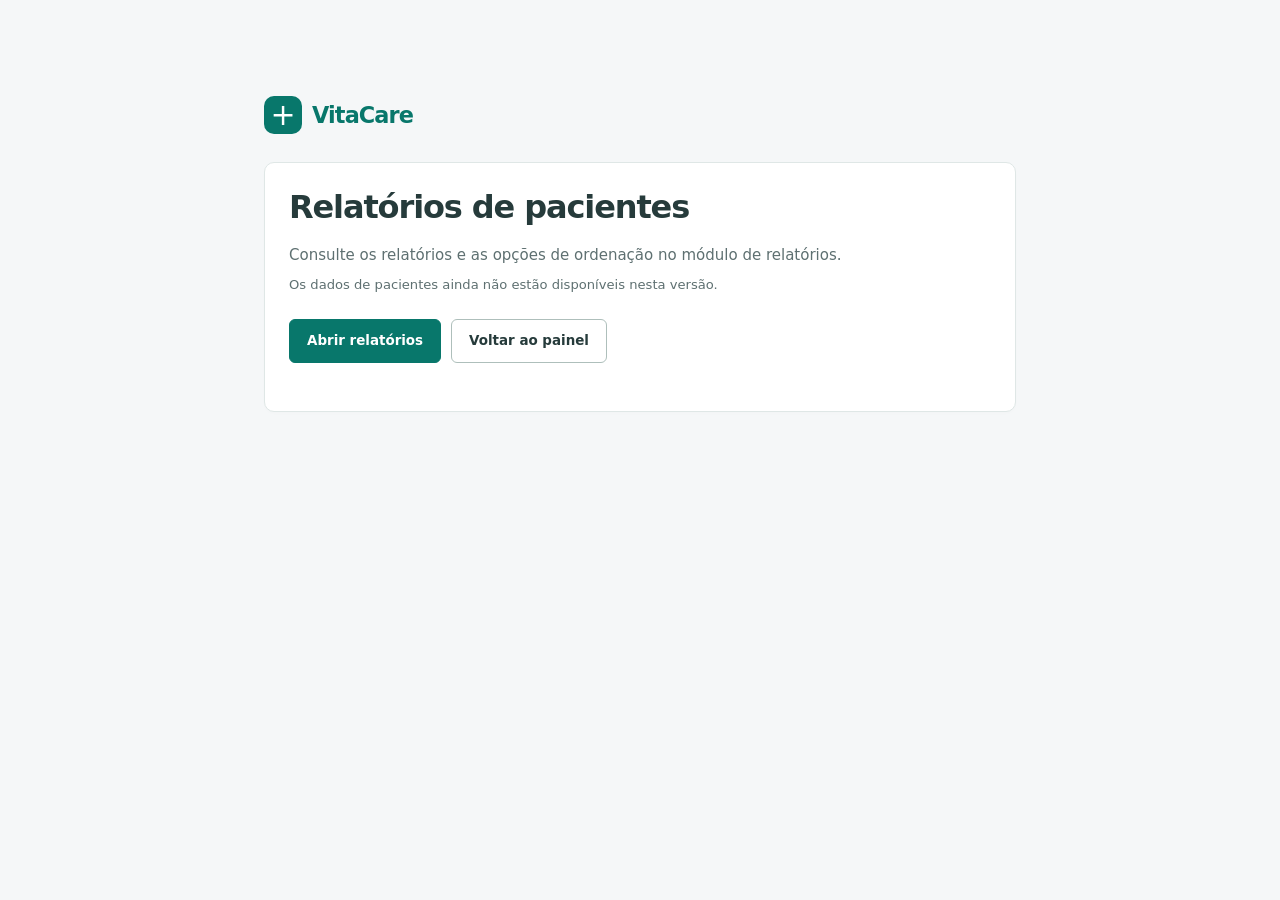
==== commit 7ff9156a: "Atualização da parte Grafica" ====
--- a/public/relatorio.html
+++ b/public/relatorio.html
@@ -1,254 +1,4 @@
-<!DOCTYPE html>
+<!doctype html>
 <html lang="pt-BR">
-<head>
-  <meta charset="UTF-8">
-  <meta name="viewport" content="width=device-width, initial-scale=1">
-  <meta name="color-scheme" content="light dark">
-  <meta name="theme-color" content="#eef2f7" media="(prefers-color-scheme: light)">
-  <meta name="theme-color" content="#0a1322" media="(prefers-color-scheme: dark)">
-  <title>Relatório de pacientes · VitaCare</title>
-  <link rel="preconnect" href="https://fonts.googleapis.com">
-  <link rel="preconnect" href="https://fonts.gstatic.com" crossorigin>
-  <link href="https://fonts.googleapis.com/css2?family=Plus+Jakarta+Sans:wght@400;500;600;700;800&amp;display=swap" rel="stylesheet">
-  <link rel="stylesheet" href="style.css">
-</head>
-<body>
-
-<a href="#conteudo" class="pular">Pular para o conteúdo</a>
-
-<input type="checkbox" id="menu-toggle" class="menu-toggle" aria-label="Abrir ou fechar o menu">
-
-<div class="app">
-
-  <!-- ============ MENU LATERAL ============ -->
-  <aside class="sidebar" aria-label="Menu principal">
-    <div class="logo">
-      <span class="logo-icone" aria-hidden="true">✚</span>
-      <div>
-        <strong>VitaCare</strong>
-        <small>Triagem Hospitalar</small>
-      </div>
-    </div>
-
-    <nav class="nav" aria-label="Seções do sistema">
-      <p class="nav-titulo">Principal</p>
-      <a href="index.html#inicio"><span aria-hidden="true">📊</span> Painel</a>
-      <a href="index.html#cadastro"><span aria-hidden="true">📝</span> Cadastrar paciente</a>
-      <a href="index.html#fila"><span aria-hidden="true">⏳</span> Fila de espera <em class="badge">8<span class="sr"> pacientes</span></em></a>
-      <a href="index.html#leitos"><span aria-hidden="true">🛏️</span> Mapa de leitos</a>
-
-      <p class="nav-titulo">Consultas</p>
-      <a href="index.html#busca"><span aria-hidden="true">🔍</span> Buscar por CPF</a>
-      <a href="relatorio.html" class="ativo" aria-current="page"><span aria-hidden="true">📋</span> Relatórios</a>
-      <a href="index.html#historico"><span aria-hidden="true">🕘</span> Histórico</a>
-      <a href="index.html#medicos"><span aria-hidden="true">🩺</span> Médicos</a>
-    </nav>
-
-    <div class="plantao">
-      <span class="pulso" aria-hidden="true"></span>
-      <div>
-        <strong>Plantão ativo</strong>
-        <small>Noturno · 19h às 07h</small>
-      </div>
-    </div>
-  </aside>
-
-  <label for="menu-toggle" class="overlay" aria-hidden="true"></label>
-
-  <!-- ============ CONTEÚDO ============ -->
-  <div class="conteudo">
-
-    <header class="topbar">
-      <label for="menu-toggle" class="hamburguer" aria-hidden="true"><span></span><span></span><span></span></label>
-      <div class="topbar-titulo">
-        <h1>Relatório de pacientes</h1>
-        <p><time datetime="2026-10-29">Quinta-feira, 29 de outubro de 2026</time></p>
-      </div>
-      <div class="usuario">
-        <div class="avatar" aria-hidden="true">RC</div>
-        <div class="usuario-info">
-          <strong>Recepção Central</strong>
-          <small>Triagem</small>
-        </div>
-      </div>
-    </header>
-
-    <main id="conteudo">
-
-      <!-- Resumo -->
-      <section class="kpis" aria-labelledby="resumo-titulo">
-        <h2 id="resumo-titulo" class="sr">Resumo do plantão</h2>
-        <article class="kpi">
-          <div class="kpi-icone azul" aria-hidden="true">👥</div>
-          <div><span class="kpi-num">12</span><span class="kpi-rot">Pacientes no relatório</span></div>
-        </article>
-        <article class="kpi">
-          <div class="kpi-icone amarelo" aria-hidden="true">⏳</div>
-          <div><span class="kpi-num">6</span><span class="kpi-rot">Na fila</span></div>
-        </article>
-        <article class="kpi">
-          <div class="kpi-icone verde" aria-hidden="true">🛏️</div>
-          <div><span class="kpi-num">5</span><span class="kpi-rot">Em leito</span></div>
-        </article>
-        <article class="kpi">
-          <div class="kpi-icone roxo" aria-hidden="true">✅</div>
-          <div><span class="kpi-num">1</span><span class="kpi-rot">Liberados</span></div>
-        </article>
-      </section>
-
-      <section class="card" aria-labelledby="tabela-titulo">
-        <div class="card-topo">
-          <div>
-            <h2 id="tabela-titulo">Todos os pacientes</h2>
-            <p>Ordenado por gravidade (maior primeiro) e horário de chegada</p>
-          </div>
-          <span class="contador">12 registros</span>
-        </div>
-
-        <div class="ferramentas">
-          <span class="ferramentas-rotulo" id="ordem-rotulo">Ordenar por</span>
-          <!-- O PHP marca aria-pressed="true" no botão da ordem atual -->
-          <form action="index.php" method="get" class="segmentado" aria-labelledby="ordem-rotulo">
-            <input type="hidden" name="acao" value="relatorio">
-            <button type="submit" name="ordem" value="nome" aria-pressed="false">A–Z Nome</button>
-            <button type="submit" name="ordem" value="gravidade" aria-pressed="true">Gravidade</button>
-          </form>
-        </div>
-
-        <table class="tabela">
-          <caption class="sr">Pacientes do plantão ordenados por gravidade</caption>
-          <thead>
-            <tr>
-              <th scope="col">Nº</th>
-              <th scope="col">Paciente</th>
-              <th scope="col">CPF</th>
-              <th scope="col">Telefone</th>
-              <th scope="col">Gravidade</th>
-              <th scope="col">Situação</th>
-              <th scope="col">Chegada</th>
-            </tr>
-          </thead>
-          <tbody>
-              <tr class="g3">
-                <td class="num" data-label="Nº">1</td>
-                <td class="col-paciente" data-label="Paciente"><div class="cel-paciente"><span class="avatar g3-bg" aria-hidden="true">PH</span><strong>Pedro Henrique</strong></div></td>
-                <td class="mono" data-label="CPF">555.666.777-88</td>
-                <td class="mono" data-label="Telefone">(71) 98111-2233</td>
-                <td data-label="Gravidade"><span class="pill g3"><b aria-hidden="true">3</b>Emergência</span></td>
-                <td data-label="Situação"><span class="pill sit-leito">Em leito</span><small>Setor 2 · L0</small></td>
-                <td class="mono" data-label="Chegada"><time datetime="18:52">18:52</time></td>
-              </tr>
-              <tr class="g3">
-                <td class="num" data-label="Nº">2</td>
-                <td class="col-paciente" data-label="Paciente"><div class="cel-paciente"><span class="avatar g3-bg" aria-hidden="true">LP</span><strong>Luana Prado</strong></div></td>
-                <td class="mono" data-label="CPF">666.777.888-99</td>
-                <td class="mono" data-label="Telefone">(71) 98222-3344</td>
-                <td data-label="Gravidade"><span class="pill g3"><b aria-hidden="true">3</b>Emergência</span></td>
-                <td data-label="Situação"><span class="pill sit-leito">Em leito</span><small>Setor 2 · L1</small></td>
-                <td class="mono" data-label="Chegada"><time datetime="19:05">19:05</time></td>
-              </tr>
-              <tr class="g3">
-                <td class="num" data-label="Nº">3</td>
-                <td class="col-paciente" data-label="Paciente"><div class="cel-paciente"><span class="avatar g3-bg" aria-hidden="true">MS</span><strong>Maria Souza</strong></div></td>
-                <td class="mono" data-label="CPF">123.456.789-00</td>
-                <td class="mono" data-label="Telefone">(71) 99999-0000</td>
-                <td data-label="Gravidade"><span class="pill g3"><b aria-hidden="true">3</b>Emergência</span></td>
-                <td data-label="Situação"><span class="pill sit-leito">Em leito</span><small>Setor 2 · L2</small></td>
-                <td class="mono" data-label="Chegada"><time datetime="19:20">19:20</time></td>
-              </tr>
-              <tr class="g3">
-                <td class="num" data-label="Nº">4</td>
-                <td class="col-paciente" data-label="Paciente"><div class="cel-paciente"><span class="avatar g3-bg" aria-hidden="true">CM</span><strong>Carlos Mendes</strong></div></td>
-                <td class="mono" data-label="CPF">111.222.333-44</td>
-                <td class="mono" data-label="Telefone">(71) 98888-1111</td>
-                <td data-label="Gravidade"><span class="pill g3"><b aria-hidden="true">3</b>Emergência</span></td>
-                <td data-label="Situação"><span class="pill sit-fila">Na fila</span><small>Posição 1</small></td>
-                <td class="mono" data-label="Chegada"><time datetime="19:42">19:42</time></td>
-              </tr>
-              <tr class="g3">
-                <td class="num" data-label="Nº">5</td>
-                <td class="col-paciente" data-label="Paciente"><div class="cel-paciente"><span class="avatar g3-bg" aria-hidden="true">RA</span><strong>Rita Alves</strong></div></td>
-                <td class="mono" data-label="CPF">333.444.555-66</td>
-                <td class="mono" data-label="Telefone">(71) 98777-2222</td>
-                <td data-label="Gravidade"><span class="pill g3"><b aria-hidden="true">3</b>Emergência</span></td>
-                <td data-label="Situação"><span class="pill sit-fila">Na fila</span><small>Posição 2</small></td>
-                <td class="mono" data-label="Chegada"><time datetime="19:44">19:44</time></td>
-              </tr>
-              <tr class="g2">
-                <td class="num" data-label="Nº">6</td>
-                <td class="col-paciente" data-label="Paciente"><div class="cel-paciente"><span class="avatar g2-bg" aria-hidden="true">BT</span><strong>Bruno Teixeira</strong></div></td>
-                <td class="mono" data-label="CPF">777.888.999-00</td>
-                <td class="mono" data-label="Telefone">(71) 98333-4455</td>
-                <td data-label="Gravidade"><span class="pill g2"><b aria-hidden="true">2</b>Urgente</span></td>
-                <td data-label="Situação"><span class="pill sit-alta">Liberado</span><small>Liberado 19:40</small></td>
-                <td class="mono" data-label="Chegada"><time datetime="18:40">18:40</time></td>
-              </tr>
-              <tr class="g2">
-                <td class="num" data-label="Nº">7</td>
-                <td class="col-paciente" data-label="Paciente"><div class="cel-paciente"><span class="avatar g2-bg" aria-hidden="true">CR</span><strong>Camila Rocha</strong></div></td>
-                <td class="mono" data-label="CPF">888.999.000-11</td>
-                <td class="mono" data-label="Telefone">(71) 98444-5566</td>
-                <td data-label="Gravidade"><span class="pill g2"><b aria-hidden="true">2</b>Urgente</span></td>
-                <td data-label="Situação"><span class="pill sit-leito">Em leito</span><small>Setor 1 · L0</small></td>
-                <td class="mono" data-label="Chegada"><time datetime="19:02">19:02</time></td>
-              </tr>
-              <tr class="g2">
-                <td class="num" data-label="Nº">8</td>
-                <td class="col-paciente" data-label="Paciente"><div class="cel-paciente"><span class="avatar g2-bg" aria-hidden="true">AP</span><strong>Ana Paula</strong></div></td>
-                <td class="mono" data-label="CPF">222.333.444-55</td>
-                <td class="mono" data-label="Telefone">(71) 98666-3333</td>
-                <td data-label="Gravidade"><span class="pill g2"><b aria-hidden="true">2</b>Urgente</span></td>
-                <td data-label="Situação"><span class="pill sit-fila">Na fila</span><small>Posição 3</small></td>
-                <td class="mono" data-label="Chegada"><time datetime="19:31">19:31</time></td>
-              </tr>
-              <tr class="g2">
-                <td class="num" data-label="Nº">9</td>
-                <td class="col-paciente" data-label="Paciente"><div class="cel-paciente"><span class="avatar g2-bg" aria-hidden="true">FN</span><strong>Fábio Nunes</strong></div></td>
-                <td class="mono" data-label="CPF">444.555.666-77</td>
-                <td class="mono" data-label="Telefone">(71) 98555-4444</td>
-                <td data-label="Gravidade"><span class="pill g2"><b aria-hidden="true">2</b>Urgente</span></td>
-                <td data-label="Situação"><span class="pill sit-fila">Na fila</span><small>Posição 4</small></td>
-                <td class="mono" data-label="Chegada"><time datetime="19:38">19:38</time></td>
-              </tr>
-              <tr class="g1">
-                <td class="num" data-label="Nº">10</td>
-                <td class="col-paciente" data-label="Paciente"><div class="cel-paciente"><span class="avatar g1-bg" aria-hidden="true">SM</span><strong>Sônia Martins</strong></div></td>
-                <td class="mono" data-label="CPF">999.000.111-22</td>
-                <td class="mono" data-label="Telefone">(71) 98666-7788</td>
-                <td data-label="Gravidade"><span class="pill g1"><b aria-hidden="true">1</b>Pouco urgente</span></td>
-                <td data-label="Situação"><span class="pill sit-leito">Em leito</span><small>Setor 0 · L1</small></td>
-                <td class="mono" data-label="Chegada"><time datetime="18:58">18:58</time></td>
-              </tr>
-              <tr class="g1">
-                <td class="num" data-label="Nº">11</td>
-                <td class="col-paciente" data-label="Paciente"><div class="cel-paciente"><span class="avatar g1-bg" aria-hidden="true">JL</span><strong>João Lima</strong></div></td>
-                <td class="mono" data-label="CPF">987.654.321-00</td>
-                <td class="mono" data-label="Telefone">(71) 98444-5555</td>
-                <td data-label="Gravidade"><span class="pill g1"><b aria-hidden="true">1</b>Pouco urgente</span></td>
-                <td data-label="Situação"><span class="pill sit-fila">Na fila</span><small>Posição 5</small></td>
-                <td class="mono" data-label="Chegada"><time datetime="19:35">19:35</time></td>
-              </tr>
-              <tr class="g1">
-                <td class="num" data-label="Nº">12</td>
-                <td class="col-paciente" data-label="Paciente"><div class="cel-paciente"><span class="avatar g1-bg" aria-hidden="true">DF</span><strong>Diego Farias</strong></div></td>
-                <td class="mono" data-label="CPF">000.111.222-33</td>
-                <td class="mono" data-label="Telefone">(71) 98777-8899</td>
-                <td data-label="Gravidade"><span class="pill g1"><b aria-hidden="true">1</b>Pouco urgente</span></td>
-                <td data-label="Situação"><span class="pill sit-fila">Na fila</span><small>Posição 6</small></td>
-                <td class="mono" data-label="Chegada"><time datetime="19:47">19:47</time></td>
-              </tr>
-          </tbody>
-        </table>
-      </section>
-
-    </main>
-
-    <footer class="rodape">
-      <p><strong>VitaCare</strong> · Projeto de Lógica de Programação · Prof. Leonardo Lucena</p>
-      <p>Antonio Bernardo · Guilherme Linhares · João Pedro · Lucas Rafael</p>
-    </footer>
-  </div>
-</div>
-
-</body>
-</html>
+<head><meta charset="UTF-8"><meta name="viewport" content="width=device-width, initial-scale=1"><title>Relatórios de pacientes · VitaCare</title><link rel="stylesheet" href="style.css"></head>
+<body><main class="avulsa"><a class="logo" href="index.php"><span class="logo-icone" aria-hidden="true">+</span><strong>VitaCare</strong></a><section class="card"><h1>Relatórios de pacientes</h1><p>Consulte os relatórios e as opções de ordenação no módulo de relatórios.</p><p class="nota">Os dados de pacientes ainda não estão disponíveis nesta versão.</p><div class="acoes"><a class="btn btn-primario" href="index.php?tela=relatorios&amp;aba=ordenado">Abrir relatórios</a><a class="btn" href="index.php">Voltar ao painel</a></div></section></main></body></html>
--- a/public/style.css
+++ b/public/style.css
@@ -1,901 +1,597 @@
-/* =========================================================
-   VitaCare · Sistema de Triagem Hospitalar
-   Folha de estilo única — somente HTML + CSS (sem JavaScript)
-   ---------------------------------------------------------
-   Sumário
-    1. Variáveis · tema claro
-    2. Variáveis · tema escuro automático
-    3. Base e utilitários
-    4. Layout geral
-    5. Menu lateral
-    6. Barra superior
-    7. Avatares e status
-    8. Botões e foco
-    9. Banner principal (hero)
-   10. Alerta de setor lotado
-   11. Pílulas de gravidade
-   12. Indicadores (KPIs)
-   13. Cards
-   14. Formulário de cadastro
-   15. Fila de espera
-   16. Mapa de leitos
-   17. Busca e relatório rápido
-   18. Histórico (linha do tempo)
-   19. Equipe médica
-   20. Distribuição por gravidade
-   21. Página de relatório (tabela)
-   22. Página de feedback
-   23. Rodapé
-   24. Responsivo
-   25. Preferências do usuário (movimento e impressão)
-   ========================================================= */
-
-
-/* =========================================================
-   1. Variáveis · tema claro
-   Todos os textos foram conferidos com contraste WCAG AA
-   (≥ 4,5:1 para texto, ≥ 3:1 para bordas de campos e foco).
-   ========================================================= */
+/* VitaCare: base e componentes compartilhados, sem dependências externas. */
 :root {
-  color-scheme: light dark;
-
-  /* Superfícies */
-  --bg: #eef2f7;
-  --card: #ffffff;
-  --superficie: #f6f8fb;          /* itens dentro dos cards */
-  --superficie-hover: #edf1f6;
-  --campo: #f8fafc;               /* fundo de inputs */
-  --campo-foco: #ffffff;
-  --topbar-bg: rgba(238, 242, 247, .86);
-
-  /* Texto e bordas */
-  --texto: #0f1d33;
-  --suave: #55637a;
-  --borda: #e3e9f1;
-  --borda-campo: #8794a8;
-  --foco: #0a7f72;
-
-  /* Cor principal (verde-água) */
-  --primaria: #0e9f8e;
-  --primaria-forte: #0a7f72;      /* fundo de botões com texto branco */
-  --primaria-forte-hover: #086a5f;
-  --primaria-texto: #08695e;      /* links e textos sobre fundo claro */
-  --primaria-clara: #e0f6f3;
-  --primaria-borda: #bdeae3;
-
-  /* Menu lateral (sempre escuro) */
-  --sidebar: #0c1a30;
-  --sidebar-2: #13264a;
-  --sidebar-texto: #c7d3e8;
-  --sidebar-suave: #93a3c2;
-  --sidebar-destaque: #5ff0d4;
-
-  /* Gravidade: verde = 1, amarelo = 2, vermelho = 3 */
-  --g1: #22b86b;  --g1-claro: #e3f8ec;  --g1-texto: #0f6b3d;  --g1-borda: #aee8c8;
-  --g2: #f2a516;  --g2-claro: #fff4dc;  --g2-texto: #855700;  --g2-borda: #f6d58e;
-  --g3: #ef4565;  --g3-claro: #ffe6eb;  --g3-texto: #b01c42;  --g3-borda: #f8b3c1;
-  --g3-listra: #ffd3dc;
-  --texto-sobre-cor: #0f1d33;     /* texto sobre verde/amarelo/vermelho sólidos */
-  --alerta-forte: #c81e45;        /* fundo vermelho com texto branco */
-
-  /* Cores de apoio */
-  --azul: #2f66db;   --azul-claro: #e5eeff;
-  --roxo: #7c4fe6;   --roxo-claro: #efe8ff;
-
-  /* Banner */
-  --hero-1: #087266;
-  --hero-2: #0a6c86;
-  --hero-3: #1d4fb8;
-
-  /* Forma */
-  --raio: 18px;
-  --raio-sm: 12px;
-  --sombra: 0 1px 2px rgba(15, 29, 51, .04), 0 8px 24px rgba(15, 29, 51, .06);
-  --sombra-hover: 0 2px 4px rgba(15, 29, 51, .05), 0 14px 32px rgba(15, 29, 51, .10);
-}
-
-
-/* =========================================================
-   2. Variáveis · tema escuro automático
-   Só troca as variáveis; os componentes não mudam.
-   ========================================================= */
-@media (prefers-color-scheme: dark) {
-  :root {
-    --bg: #0a1322;
-    --card: #111c30;
-    --superficie: #16233a;
-    --superficie-hover: #1b2a45;
-    --campo: #0d1729;
-    --campo-foco: #0f1b30;
-    --topbar-bg: rgba(10, 19, 34, .84);
-
-    --texto: #e7eef8;
-    --suave: #9fb0c9;
-    --borda: #22314c;
-    --borda-campo: #63748f;
-    --foco: #5eead4;
-
-    --primaria-texto: #5eead4;
-    --primaria-clara: #0c3531;
-    --primaria-borda: #165c55;
-
-    --sidebar: #060d1a;
-    --sidebar-2: #0c1a30;
-
-    --g1-claro: #0f3324;  --g1-texto: #6ee7a8;  --g1-borda: #1d6a45;
-    --g2-claro: #3a2b0b;  --g2-texto: #fbc65a;  --g2-borda: #7a5a16;
-    --g3-claro: #3d1424;  --g3-texto: #ff9db1;  --g3-borda: #7f2a43;
-    --g3-listra: #4a1a2c;
-
-    --azul-claro: #16264a;
-    --roxo-claro: #251c45;
-
-    --hero-1: #065a51;
-    --hero-2: #08566c;
-    --hero-3: #173f94;
-
-    --sombra: 0 1px 2px rgba(0, 0, 0, .3), 0 8px 24px rgba(0, 0, 0, .25);
-    --sombra-hover: 0 2px 4px rgba(0, 0, 0, .35), 0 14px 32px rgba(0, 0, 0, .35);
-  }
-}
-
-
-/* =========================================================
-   3. Base e utilitários
-   ========================================================= */
-*, *::before, *::after { box-sizing: border-box; margin: 0; padding: 0; }
-
-html {
-  scroll-behavior: smooth;
-  scroll-padding-top: 96px;
-  -webkit-text-size-adjust: 100%;
-  text-size-adjust: 100%;
-}
-
+    color-scheme:light;
+    --fundo:#f5f7f8;
+    --texto:#263b3b;
+    --secundario:#5e7071;
+    --borda:#dfe7e6;
+    --verde:#08776b;
+    --verde-claro:#e7f4f0
+}
+
+* {
+    box-sizing:border-box
+}
 body {
-  font-family: "Plus Jakarta Sans", system-ui, sans-serif;
-  background: var(--bg);
-  color: var(--texto);
-  line-height: 1.5;
-  -webkit-font-smoothing: antialiased;
-}
-
-a { color: inherit; text-decoration: none; }
-small { display: block; color: var(--suave); font-size: .78rem; }
-
-/* Esconde visualmente, mas mantém para leitores de tela */
+    margin:0;
+    background:var(--fundo);
+    color:var(--texto);
+    font:15px/1.6 system-ui,-apple-system,"Segoe UI",sans-serif
+}
+a {
+    color:var(--verde);
+    text-underline-offset:4px
+}
+h1,h2,h3,p {
+    margin:0
+}
+h1 {
+    font-size:clamp(1.6rem,3vw,2rem);
+    line-height:1.25;
+    font-weight:650;
+    letter-spacing:-.035em
+}
+h2 {
+    font-size:1rem;
+    font-weight:650
+}
+p,small {
+    color:var(--secundario)
+}
+small {
+    display:block;
+    font-size:.78rem
+}
+button,input,select {
+    font:inherit
+}
+:focus-visible {
+    outline:3px solid #076baf;
+    outline-offset:4px
+}
+.pular {
+    position:fixed;
+    left:16px;
+    top:-80px;
+    padding:12px;
+    background:white;
+    z-index:20
+}
+.pular:focus {
+    top:12px
+}
 .sr {
-  position: absolute !important;
-  width: 1px; height: 1px; padding: 0; margin: -1px;
-  overflow: hidden; clip: rect(0 0 0 0); clip-path: inset(50%);
-  white-space: nowrap; border: 0;
-}
-
-/* Link "Pular para o conteúdo" (aparece só com o teclado) */
-.pular {
-  position: absolute; left: 16px; top: -80px; z-index: 100;
-  background: var(--primaria-forte); color: #fff; font-weight: 700;
-  padding: 12px 18px; border-radius: var(--raio-sm); box-shadow: var(--sombra);
-  transition: top .2s;
-}
-.pular:focus { top: 12px; }
-
-
-/* =========================================================
-   4. Layout geral
-   ========================================================= */
-.app { display: flex; min-height: 100vh; }
-.conteudo { flex: 1; min-width: 0; display: flex; flex-direction: column; }
-main { flex: 1; width: 100%; padding: 4px 16px 24px; }
-
-
-/* =========================================================
-   5. Menu lateral
-   No celular abre com o checkbox #menu-toggle (sem JS).
-   ========================================================= */
-.menu-toggle { position: absolute; opacity: 0; width: 1px; height: 1px; }
-
+    position:absolute;
+    width:1px;
+    height:1px;
+    overflow:hidden;
+    clip-path:inset(50%)
+}
+
+/* Menu lateral fixo. O checkbox nativo funciona pelo teclado. */
 .sidebar {
-  --foco: var(--sidebar-destaque);
-  position: fixed; inset: 0 auto 0 0; z-index: 50;
-  width: min(280px, 86vw);
-  display: flex; flex-direction: column; gap: 24px;
-  padding: 24px 18px; overflow-y: auto;
-  background: linear-gradient(180deg, var(--sidebar), var(--sidebar-2));
-  color: var(--sidebar-texto);
-  transform: translateX(-100%); visibility: hidden;
-  transition: transform .3s ease, visibility .3s;
-}
-.menu-toggle:checked ~ .app .sidebar {
-  transform: translateX(0); visibility: visible;
-  box-shadow: 12px 0 40px rgba(0, 0, 0, .3);
-}
-
-.overlay {
-  position: fixed; inset: 0; z-index: 40;
-  background: rgba(12, 26, 48, .55);
-  backdrop-filter: blur(2px); -webkit-backdrop-filter: blur(2px);
-  opacity: 0; pointer-events: none; transition: opacity .3s;
-}
-.menu-toggle:checked ~ .app .overlay { opacity: 1; pointer-events: auto; }
-
-.logo { display: flex; align-items: center; gap: 12px; padding: 0 6px; }
+    position:fixed;
+    inset:0 auto 0 0;
+    width:250px;
+    background:white;
+    border-right:1px solid var(--borda);
+    padding:30px 18px;
+    display:flex;
+    flex-direction:column;
+    overflow-y:auto
+}
+.logo {
+    display:flex;
+    align-items:center;
+    gap:10px;
+    margin:0 12px 28px;
+    text-decoration:none
+}
+.logo strong {
+    display:block;
+    font-size:1.4rem;
+    line-height:1.2;
+    letter-spacing:-.04em
+}
 .logo-icone {
-  width: 44px; height: 44px; border-radius: 13px; flex-shrink: 0;
-  display: grid; place-items: center;
-  background: linear-gradient(135deg, #19d3b4, var(--primaria));
-  color: #fff; font-size: 1.4rem; font-weight: 800;
-  box-shadow: 0 6px 18px rgba(25, 211, 180, .35);
-}
-.logo strong { color: #fff; font-size: 1.15rem; display: block; line-height: 1.2; }
-.logo small { color: var(--sidebar-suave); }
-
-.nav { display: flex; flex-direction: column; gap: 3px; }
+    display:grid;
+    place-items:center;
+    background:var(--verde);
+    color:white;
+    width:38px;
+    height:38px;
+    border-radius:10px;
+    font-size:30px;
+    line-height:1
+}
 .nav-titulo {
-  font-size: .7rem; font-weight: 700; text-transform: uppercase; letter-spacing: .1em;
-  color: var(--sidebar-suave); margin: 14px 10px 6px;
-}
-.nav a {
-  position: relative; display: flex; align-items: center; gap: 12px;
-  min-height: 44px; padding: 10px 12px; border-radius: var(--raio-sm);
-  font-weight: 500; font-size: .92rem;
-  transition: background .2s, color .2s;
-}
-.nav a span { width: 22px; text-align: center; }
-.nav a:hover { background: rgba(255, 255, 255, .07); color: #fff; }
-.nav a.ativo { background: rgba(25, 211, 180, .14); color: var(--sidebar-destaque); font-weight: 700; }
-.nav a.ativo::before {
-  content: ""; position: absolute; left: -18px; top: 10px; bottom: 10px;
-  width: 4px; border-radius: 0 4px 4px 0; background: var(--sidebar-destaque);
-}
-.badge {
-  margin-left: auto; font-style: normal; font-size: .7rem; font-weight: 700;
-  background: var(--alerta-forte); color: #fff; padding: 2px 8px; border-radius: 999px;
-}
-
-.plantao {
-  margin-top: auto; display: flex; align-items: center; gap: 12px;
-  padding: 14px; border-radius: 14px;
-  background: rgba(255, 255, 255, .05); border: 1px solid rgba(255, 255, 255, .08);
-}
-.plantao strong { color: #fff; display: block; font-size: .9rem; }
-.plantao small { color: var(--sidebar-suave); }
-.pulso {
-  width: 10px; height: 10px; border-radius: 50%; flex-shrink: 0; background: #2ee59d;
-  box-shadow: 0 0 0 0 rgba(46, 229, 157, .6); animation: pulso 2s infinite;
-}
-@keyframes pulso {
-  70%  { box-shadow: 0 0 0 10px rgba(46, 229, 157, 0); }
-  100% { box-shadow: 0 0 0 0 rgba(46, 229, 157, 0); }
-}
-
-
-/* =========================================================
-   6. Barra superior
-   ========================================================= */
+    margin:20px 12px 8px;
+    font-size:.68rem;
+    font-weight:700;
+    letter-spacing:.12em;
+    text-transform:uppercase
+}
+.sidebar nav a {
+    display:block;
+    padding:11px 12px;
+    margin:3px 0;
+    border-radius:6px;
+    font-size:.85rem;
+    text-decoration:none;
+    color:var(--secundario);
+    border-left:3px solid transparent
+}
+.sidebar nav a:hover {
+    background:var(--fundo)
+}
+.sidebar nav a.ativo {
+    color:#08665c;
+    background:var(--verde-claro);
+    border-left-color:var(--verde);
+    font-weight:650
+}
+.sidebar-nota {
+    margin:auto 12px 0;
+    padding-top:36px;
+    font-size:.78rem
+}
+.menu-toggle,.menu-botao {
+    display:none
+}
+.pagina {
+    margin-left:250px;
+    min-height:100vh;
+    display:flex;
+    flex-direction:column
+}
 .topbar {
-  position: sticky; top: 0; z-index: 30;
-  display: flex; align-items: center; gap: 14px;
-  padding: 14px 16px;
-  background: var(--topbar-bg);
-  backdrop-filter: blur(12px) saturate(1.4); -webkit-backdrop-filter: blur(12px) saturate(1.4);
-  border-bottom: 1px solid var(--borda);
-}
-.hamburguer {
-  width: 44px; height: 44px; border-radius: var(--raio-sm); flex-shrink: 0; cursor: pointer;
-  display: flex; flex-direction: column; justify-content: center; align-items: center; gap: 4px;
-  background: var(--card); box-shadow: var(--sombra);
-}
-.hamburguer span { width: 18px; height: 2px; background: var(--texto); border-radius: 2px; }
-/* O foco fica no checkbox invisível; mostramos o contorno no botão */
-.menu-toggle:focus-visible ~ .app .hamburguer { outline: 3px solid var(--foco); outline-offset: 3px; }
-
-.topbar-titulo { flex: 1; min-width: 0; }
-.topbar h1 { font-size: 1.15rem; font-weight: 800; letter-spacing: -.01em; line-height: 1.25; }
-.topbar p { font-size: .8rem; color: var(--suave); }
-.usuario { display: flex; align-items: center; gap: 10px; }
-.usuario-info { display: none; }
-.usuario-info strong { font-size: .88rem; display: block; line-height: 1.2; }
-
-
-/* =========================================================
-   7. Avatares e status
-   ========================================================= */
-.avatar {
-  position: relative; width: 40px; height: 40px; border-radius: var(--raio-sm); flex-shrink: 0;
-  display: grid; place-items: center; font-weight: 700; font-size: .8rem;
-  background: linear-gradient(135deg, var(--azul), var(--roxo)); color: #fff;
-}
-.avatar.grande { width: 54px; height: 54px; font-size: 1rem; border-radius: 15px; }
-
-/* Fundos sólidos de gravidade (avatares, barras) */
-.g1-bg { background: var(--g1); color: var(--texto-sobre-cor); }
-.g2-bg { background: var(--g2); color: var(--texto-sobre-cor); }
-.g3-bg { background: var(--g3); color: var(--texto-sobre-cor); }
-
-.med1 { background: linear-gradient(135deg, #1f4fbf, #2f66db); }
-.med2 { background: linear-gradient(135deg, #b81a40, #cf2f55); }
-.med3 { background: linear-gradient(135deg, #075f55, #0a7a6d); }
-.med4 { background: linear-gradient(135deg, #6236cf, #7c4fe6); }
-
-.status {
-  position: absolute; right: -3px; bottom: -3px; width: 13px; height: 13px;
-  border-radius: 50%; border: 2.5px solid var(--card);
-}
-.status.on { background: var(--g1); }
-.status.ocupado { background: var(--g2); }
-
-
-/* =========================================================
-   8. Botões e foco
-   ========================================================= */
+    padding:20px 36px;
+    border-bottom:1px solid var(--borda);
+    background:white;
+    display:flex;
+    justify-content:space-between;
+    gap:16px;
+    color:var(--secundario);
+    font-size:.8rem
+}
+.selo {
+    border:1px solid var(--borda);
+    padding:0 9px;
+    border-radius:5px;
+    white-space:nowrap
+}
+main {
+    width:100%;
+    max-width:1260px;
+    padding:38px 36px;
+    margin:0 auto;
+    flex:1
+}
+.pagina-titulo {
+    margin-bottom:28px
+}
+.pagina-titulo p:last-child {
+    margin-top:8px
+}
+.sobretitulo {
+    font-size:.68rem;
+    letter-spacing:.12em;
+    font-weight:700;
+    color:var(--verde);
+    margin-bottom:8px
+}
+footer {
+    display:flex;
+    flex-wrap:wrap;
+    justify-content:space-between;
+    gap:8px 20px;
+    border-top:1px solid var(--borda);
+    padding:18px 36px;
+    color:var(--secundario);
+    font-size:.73rem
+}
+footer small {
+    flex-basis:100%;
+    font-size:.7rem
+}
+
+/* Cards, resumo e ações. */
+.card {
+    background:white;
+    border:1px solid var(--borda);
+    border-radius:10px;
+    padding:24px;
+    box-shadow:0 2px 3px #243c3a03;
+    min-width:0
+}
+.card>p {
+    margin-top:7px
+}
+.card-topo {
+    display:flex;
+    flex-wrap:wrap;
+    justify-content:space-between;
+    align-items:center;
+    gap:16px;
+    margin-bottom:20px
+}
+.indicadores {
+    display:grid;
+    grid-template-columns:repeat(3,minmax(0,1fr));
+    gap:18px
+}
+.indicador h2 {
+    font-size:.8rem;
+    color:var(--secundario);
+    font-weight:500
+}
+.indicador strong {
+    display:block;
+    font-size:2rem;
+    line-height:1.5;
+    font-weight:600;
+    margin:8px 0
+}
+.acoes,.abas {
+    display:flex;
+    flex-wrap:wrap;
+    align-items:center;
+    gap:10px;
+    margin:24px 0
+}
+.abas {
+    margin-top:0
+}
 .btn {
-  display: inline-flex; align-items: center; justify-content: center; gap: 8px;
-  font: inherit; font-weight: 700; font-size: .92rem; text-align: center;
-  min-height: 46px; padding: 0 20px; border-radius: var(--raio-sm); border: 0; cursor: pointer;
-  transition: transform .15s, background .2s, box-shadow .2s, border-color .2s;
-}
-.btn:hover { transform: translateY(-1px); }
-.btn:active { transform: translateY(0); }
-.btn.largo { width: 100%; }
-
-.btn-primario { background: var(--primaria-forte); color: #fff; box-shadow: 0 6px 16px rgba(14, 159, 142, .28); }
-.btn-primario:hover { background: var(--primaria-forte-hover); }
-.btn-branco { background: #fff; color: #08695e; box-shadow: 0 6px 16px rgba(0, 0, 0, .12); }
-.btn-branco:hover { background: #f0fbf9; }
-.btn-vidro { background: rgba(255, 255, 255, .16); color: #fff; border: 1px solid rgba(255, 255, 255, .4); }
-.btn-vidro:hover { background: rgba(255, 255, 255, .26); }
-.btn-escuro { background: var(--texto); color: var(--card); }
-.btn-contorno { background: transparent; color: var(--g3-texto); border: 2px solid var(--g3-borda); }
-.btn-contorno:hover { background: var(--g3-claro); border-color: var(--g3); }
-.btn-alerta { background: var(--alerta-forte); color: #fff; }
-.btn-alerta:hover { background: #a8173a; }
-.btn-neutro { background: var(--superficie); color: var(--texto); border: 1.5px solid var(--borda); }
-.btn-neutro:hover { background: var(--superficie-hover); }
-
-/* Foco visível em tudo que é clicável */
-:focus-visible { outline: 3px solid var(--foco); outline-offset: 3px; }
-
-
-/* =========================================================
-   9. Banner principal (hero)
-   ========================================================= */
-.hero {
-  --foco: #fff;
-  position: relative; overflow: hidden; isolation: isolate;
-  display: grid; gap: 22px; padding: 26px 22px; border-radius: 24px; color: #fff;
-  background:
-    radial-gradient(circle at 90% 10%, rgba(255, 255, 255, .12), transparent 40%),
-    radial-gradient(circle at 10% 110%, rgba(61, 124, 245, .4), transparent 50%),
-    linear-gradient(135deg, var(--hero-1) 0%, var(--hero-2) 55%, var(--hero-3) 100%);
-  box-shadow: 0 18px 40px rgba(11, 127, 154, .25);
-}
-.hero::after {
-  content: "✚"; position: absolute; right: -20px; bottom: -70px; z-index: -1;
-  font-size: 15rem; font-weight: 800; color: rgba(255, 255, 255, .06); pointer-events: none;
-}
-.hero-tag {
-  display: inline-flex; align-items: center; gap: 8px;
-  font-size: .75rem; font-weight: 600; margin-bottom: 14px;
-  background: rgba(255, 255, 255, .16); padding: 5px 12px; border-radius: 999px;
-}
-.hero-tag::before { content: ""; width: 8px; height: 8px; border-radius: 50%; background: #5ff0b0; }
-.hero h2 { font-size: 1.55rem; line-height: 1.2; font-weight: 800; letter-spacing: -.02em; max-width: 520px; }
-.hero p { margin-top: 10px; color: rgba(255, 255, 255, .92); max-width: 480px; font-size: .95rem; }
-.hero-botoes { display: flex; flex-wrap: wrap; gap: 10px; margin-top: 20px; }
-
-.hero-proximo {
-  align-self: center; padding: 18px; border-radius: 18px;
-  background: rgba(6, 30, 50, .28); border: 1px solid rgba(255, 255, 255, .22);
-  backdrop-filter: blur(8px); -webkit-backdrop-filter: blur(8px);
-}
-.proximo-rotulo {
-  margin: 0; font-size: .7rem; font-weight: 700; text-transform: uppercase; letter-spacing: .08em;
-  color: rgba(255, 255, 255, .92);
-}
-.proximo-card { display: flex; align-items: center; gap: 14px; margin: 12px 0 14px; }
-.proximo-card strong { display: block; font-size: 1.05rem; }
-.proximo-card small { color: rgba(255, 255, 255, .92); margin-top: 4px; }
-.hero-proximo .avatar { border: 3px solid rgba(255, 255, 255, .55); }
-.hero .aviso-lotado {
-  display: flex; align-items: center; gap: 8px; margin-bottom: 12px;
-  padding: 8px 12px; border-radius: 10px;
-  background: #fff; color: #b01c42; font-size: .8rem; font-weight: 700;
-}
-
-
-/* =========================================================
-   10. Alerta de setor lotado
-   O PHP exibe este bloco só quando o setor do próximo
-   paciente não tiver nenhum leito livre.
-   ========================================================= */
-.alerta {
-  display: grid; grid-template-columns: auto 1fr; gap: 14px; align-items: start;
-  margin-top: 18px; padding: 18px; border-radius: var(--raio);
-  background: var(--g3-claro); border: 1px solid var(--g3-borda); border-left: 6px solid var(--g3);
-  box-shadow: var(--sombra);
-}
-.alerta-icone {
-  width: 42px; height: 42px; border-radius: 50%; display: grid; place-items: center;
-  background: var(--alerta-forte); color: #fff; font-size: 1.25rem; font-weight: 800;
-  box-shadow: 0 0 0 6px color-mix(in srgb, var(--g3) 18%, transparent);
-}
-.alerta h2 { font-size: 1rem; font-weight: 800; color: var(--g3-texto); line-height: 1.3; }
-.alerta p { font-size: .88rem; margin-top: 4px; }
-.alerta .btn { grid-column: 1 / -1; }
-
-
-/* =========================================================
-   11. Pílulas de gravidade
-   ========================================================= */
-.pill {
-  display: inline-flex; align-items: center; gap: 6px;
-  font-size: .72rem; font-weight: 700; padding: 3px 10px 3px 4px; border-radius: 999px; white-space: nowrap;
-}
-.pill b {
-  display: grid; place-items: center; width: 18px; height: 18px; border-radius: 50%;
-  font-size: .68rem; color: var(--texto-sobre-cor);
-}
-.pill.g1 { background: var(--g1-claro); color: var(--g1-texto); }
-.pill.g2 { background: var(--g2-claro); color: var(--g2-texto); }
-.pill.g3 { background: var(--g3-claro); color: var(--g3-texto); }
-.pill.g1 b { background: var(--g1); }
-.pill.g2 b { background: var(--g2); }
-.pill.g3 b { background: var(--g3); }
-.hero .pill.g3 { background: #fff; color: #b01c42; }
-
-/* Pílulas de situação (relatório) */
-.pill.sit-fila { background: var(--azul-claro); color: var(--texto); padding-left: 10px; }
-.pill.sit-leito { background: var(--primaria-clara); color: var(--primaria-texto); padding-left: 10px; }
-.pill.sit-alta { background: var(--superficie-hover); color: var(--suave); padding-left: 10px; }
-
-
-/* =========================================================
-   12. Indicadores (KPIs)
-   ========================================================= */
-.kpis { display: grid; grid-template-columns: 1fr 1fr; gap: 12px; margin: 18px 0; }
-.kpi {
-  position: relative; display: flex; flex-direction: column; gap: 12px;
-  padding: 16px; border-radius: var(--raio);
-  background: var(--card); box-shadow: var(--sombra);
-  transition: box-shadow .2s, transform .2s;
-}
-.kpi:hover { box-shadow: var(--sombra-hover); transform: translateY(-2px); }
-.kpi-icone { width: 42px; height: 42px; border-radius: var(--raio-sm); display: grid; place-items: center; font-size: 1.2rem; }
-.kpi-num { display: block; font-size: 1.7rem; font-weight: 800; line-height: 1; letter-spacing: -.02em; }
-.kpi-num small { display: inline; font-size: .95rem; color: var(--suave); font-weight: 600; }
-.kpi-rot { display: block; margin-top: 4px; font-size: .8rem; color: var(--suave); font-weight: 500; }
-.kpi-trend {
-  position: absolute; top: 16px; right: 14px;
-  font-size: .72rem; font-weight: 700; padding: 3px 8px; border-radius: 8px;
-  background: var(--bg); color: var(--suave);
-}
-.kpi-trend.sobe { background: var(--g1-claro); color: var(--g1-texto); }
-.barra { height: 6px; background: var(--bg); border-radius: 99px; overflow: hidden; }
-.barra span { display: block; height: 100%; background: linear-gradient(90deg, var(--g2), var(--g3)); border-radius: 99px; }
-
-/* Fundos claros dos ícones */
-.azul { background: var(--azul-claro); }
-.verde { background: var(--g1-claro); }
-.amarelo { background: var(--g2-claro); }
-.rosa { background: var(--g3-claro); }
-.roxo { background: var(--roxo-claro); }
-
-
-/* =========================================================
-   13. Cards
-   Cada card é um "container": o conteúdo se adapta à largura
-   do próprio card, e não só da tela (container queries).
-   ========================================================= */
-.grade { display: grid; grid-template-columns: 1fr; gap: 16px; }
+    display:inline-flex;
+    justify-content:center;
+    align-items:center;
+    min-height:44px;
+    padding:10px 17px;
+    border:1px solid #aebfbb;
+    border-radius:6px;
+    background:white;
+    color:var(--texto);
+    font-size:.84rem;
+    font-weight:600;
+    text-decoration:none;
+    cursor:pointer
+}
+.btn:hover {
+    background:#edf3f1
+}
+.btn-primario {
+    background:var(--verde);
+    border-color:var(--verde);
+    color:white
+}
+.btn-primario:hover {
+    background:#065e55
+}
+.btn[aria-current="page"],.btn[aria-pressed="true"] {
+    background:var(--verde-claro);
+    color:#065e55;
+    border-color:var(--verde)
+}
+.nota {
+    font-size:.82rem;
+    margin:18px 0
+}
+.proximo {
+    border-left:3px solid var(--verde)
+}
+.vazio {
+    padding:32px 12px;
+    text-align:center;
+    color:var(--secundario);
+    background:#f8faf9;
+    border-radius:6px;
+    margin-top:20px;
+    font-size:.9rem
+}
+.mensagem {
+    padding:14px 18px;
+    margin-bottom:22px;
+    border:1px solid #d8c48d;
+    border-radius:6px;
+    background:#fff9e9;
+    color:#6c5317
+}
+.mensagem.sucesso {
+    background:var(--verde-claro);
+    border-color:#a9cfc1;
+    color:#176047
+}
+.mensagem.erro {
+    background:#fff0ee;
+    border-color:#dfb0aa;
+    color:#9d352c
+}
+
+/* Formulários: mesmos campos e valores da interface original. */
+.formulario {
+    max-width:740px;
+    margin:0 auto
+}
+.form {
+    display:flex;
+    flex-direction:column;
+    gap:22px;
+    margin-top:26px
+}
+.form>.btn {
+    align-self:flex-start
+}
+.campo {
+    display:flex;
+    flex-direction:column;
+    gap:7px;
+    border:0;
+    padding:0;
+    margin:0;
+    min-width:0
+}
+.campo label,.campo legend {
+    font-size:.85rem;
+    font-weight:600
+}
+.campo legend {
+    margin-bottom:10px
+}
+input:not([type="radio"]):not([type="checkbox"]):not([type="hidden"]),select {
+    width:100%;
+    min-height:44px;
+    padding:10px 12px;
+    border:1px solid #889f99;
+    border-radius:6px;
+    background:white;
+    color:var(--texto)
+}
+input::placeholder {
+    color:#61716d
+}
+.campos-2 {
+    display:grid;
+    grid-template-columns:1fr 1fr;
+    gap:18px
+}
+.gravidades {
+    display:grid;
+    grid-template-columns:repeat(3,minmax(0,1fr));
+    gap:10px
+}
+.grav {
+    display:flex;
+    align-items:flex-start;
+    gap:5px;
+    padding:14px 9px;
+    border:1px solid currentColor;
+    border-radius:6px;
+    cursor:pointer
+}
+.grav input {
+    margin:5px 3px 0 0;
+    accent-color:currentColor
+}
+.grav-box {
+    display:flex;
+    flex-direction:column
+}
+.grav-box strong {
+    font-size:.78rem
+}
+.grav-box small {
+    font-size:.69rem;
+    color:inherit
+}
+.grav:has(input:checked) {
+    outline:2px solid currentColor;
+    outline-offset:2px
+}
+.g1 {
+    background:#edf7f0;
+    color:#24623d
+}
+.g2 {
+    background:#fff8e5;
+    color:#78560c
+}
+.g3 {
+    background:#fff0ee;
+    color:#a03330
+}
+.liberar {
+    display:grid;
+    grid-template-columns:1fr 1fr auto;
+    align-items:end;
+    gap:16px;
+    margin-top:20px
+}
+.setores {
+    display:grid;
+    grid-template-columns:repeat(3,minmax(0,1fr));
+    gap:16px;
+    margin-bottom:24px
+}
+.setores h2 {
+    min-height:52px
+}
+.setores .card {
+    padding:20px
+}
+.tabela-container {
+    overflow-x:auto;
+    margin-top:20px
+}
+table {
+    width:100%;
+    border-collapse:collapse;
+    font-size:.85rem
+}
+th {
+    text-align:left;
+    font-weight:600;
+    background:#f6f8f7;
+    padding:13px;
+    border-bottom:1px solid var(--borda);
+    white-space:nowrap
+}
+td {
+    padding:16px 13px
+}
+.avulsa {
+    max-width:800px;
+    margin:8vh auto;
+    padding:24px
+}
+.avulsa .logo {
+    margin-left:0
+}
+.avulsa h1 {
+    margin-bottom:16px
+}
+
+/* Em telas pequenas, o menu abre no fluxo, sem cobrir o conteúdo. */
+@media(max-width:1000px) {
+    .setores {
+    grid-template-columns:1fr
+}
+.setores h2 {
+    min-height:0
+}
+
+}
+
+@media(max-width:760px) {
+    .menu-toggle {
+    display:block;
+    position:absolute;
+    width:1px;
+    height:1px;
+    opacity:0
+}
+.menu-botao {
+    display:block;
+    padding:14px 20px;
+    background:white;
+    border-bottom:1px solid var(--borda);
+    cursor:pointer;
+    color:var(--verde);
+    font-weight:650
+}
+.menu-toggle:focus-visible+.menu-botao {
+    outline:3px solid #076baf;
+    outline-offset:-4px
+}
+.sidebar {
+    display:none;
+    position:static;
+    width:100%;
+    padding:20px;
+    border-bottom:1px solid var(--borda)
+}
+.menu-toggle:checked~.sidebar {
+    display:flex
+}
+.sidebar .logo {
+    margin-bottom:0
+}
+.sidebar-nota {
+    display:none
+}
+.pagina {
+    margin-left:0
+}
+.topbar {
+    padding:14px 20px
+}
+.selo {
+    display:none
+}
+main {
+    padding:28px 20px
+}
+footer {
+    padding:18px 20px
+}
+.indicadores {
+    gap:10px
+}
+.indicador {
+    padding:16px
+}
+.indicador h2 {
+    min-height:40px
+}
+
+}
+
+@media(max-width:540px) {
+    .indicadores,.campos-2,.gravidades,.liberar {
+    grid-template-columns:1fr
+}
+.indicador {
+    display:grid;
+    grid-template-columns:1fr auto;
+    align-items:center;
+    gap:0 12px
+}
+.indicador h2 {
+    min-height:0
+}
+.indicador strong {
+    grid-column:2;
+    grid-row:1/3;
+    margin:0
+}
 .card {
-  container-type: inline-size;
-  min-width: 0; padding: 20px; border-radius: var(--raio);
-  background: var(--card); box-shadow: var(--sombra);
-  border: 1px solid transparent;
-}
-.card-topo { display: flex; justify-content: space-between; align-items: flex-start; gap: 12px; margin-bottom: 18px; }
-.card-topo h2 { font-size: 1.05rem; font-weight: 800; letter-spacing: -.01em; }
-.card-topo p { font-size: .82rem; color: var(--suave); }
-.card-icone { width: 40px; height: 40px; border-radius: var(--raio-sm); display: grid; place-items: center; font-size: 1.1rem; flex-shrink: 0; }
-.contador {
-  font-size: .75rem; font-weight: 700; white-space: nowrap;
-  background: var(--primaria-clara); color: var(--primaria-texto); padding: 5px 11px; border-radius: 999px;
-}
-.link-mais { display: inline-flex; align-items: center; min-height: 32px; margin-top: 12px; font-size: .85rem; font-weight: 700; color: var(--primaria-texto); }
-.link-mais:hover { text-decoration: underline; text-underline-offset: 3px; }
-
-
-/* =========================================================
-   14. Formulário de cadastro
-   ========================================================= */
-.form { display: flex; flex-direction: column; gap: 16px; }
-.campos-2 { display: grid; grid-template-columns: 1fr; gap: 16px; }
-.campo { display: flex; flex-direction: column; gap: 6px; border: 0; min-width: 0; }
-.campo label, .campo legend { font-size: .82rem; font-weight: 700; margin-bottom: 2px; }
-.campo small { font-size: .74rem; }
-
-input[type="text"], input[type="tel"], select {
-  width: 100%; min-height: 46px; padding: 0 14px;
-  font: inherit; font-size: .92rem; color: var(--texto);
-  border-radius: var(--raio-sm); border: 1.5px solid var(--borda-campo); background: var(--campo);
-  transition: border-color .2s, background .2s, box-shadow .2s;
-}
-input::placeholder { color: var(--suave); opacity: 1; }
-input:hover, select:hover { border-color: var(--suave); }
-input:focus, select:focus {
-  border-color: var(--primaria-forte); background: var(--campo-foco);
-  outline: 3px solid var(--foco); outline-offset: 1px;
-  box-shadow: 0 0 0 6px color-mix(in srgb, var(--primaria) 14%, transparent);
-}
-input:not(:placeholder-shown):invalid { border-color: var(--g3); }
-input:not(:placeholder-shown):valid { border-color: var(--g1); }
-
-.gravidades { display: grid; grid-template-columns: repeat(3, 1fr); gap: 8px; }
-.grav { position: relative; cursor: pointer; }
-.grav input { position: absolute; opacity: 0; }
+    padding:20px
+}
+.acoes .btn,.abas .btn {
+    flex:1 1 auto
+}
 .grav-box {
-  position: relative; height: 100%;
-  display: flex; flex-direction: column; align-items: center; text-align: center; gap: 2px;
-  padding: 12px 6px; border-radius: 14px;
-  border: 2px solid var(--borda); background: var(--campo);
-  transition: border-color .2s, background .2s, transform .15s;
-}
-.grav-box b {
-  width: 30px; height: 30px; border-radius: 50%; margin-bottom: 4px;
-  display: grid; place-items: center; font-size: .9rem; color: var(--texto-sobre-cor);
-}
-.grav-box strong { font-size: .78rem; line-height: 1.2; }
-.grav-box small { font-size: .68rem; }
-.g1 .grav-box b { background: var(--g1); }
-.g2 .grav-box b { background: var(--g2); }
-.g3 .grav-box b { background: var(--g3); }
-.grav:hover .grav-box { border-color: var(--borda-campo); transform: translateY(-1px); }
-.grav.g1 input:checked + .grav-box { border-color: var(--g1); background: var(--g1-claro); }
-.grav.g2 input:checked + .grav-box { border-color: var(--g2); background: var(--g2-claro); }
-.grav.g3 input:checked + .grav-box { border-color: var(--g3); background: var(--g3-claro); }
-/* Marca de seleção: não depende só da cor */
-.grav input:checked + .grav-box::after {
-  content: "✓"; position: absolute; top: 6px; right: 8px;
-  font-size: .8rem; font-weight: 800; color: var(--texto);
-}
-.grav input:focus-visible + .grav-box { outline: 3px solid var(--foco); outline-offset: 2px; }
-
-@container (min-width: 420px) {
-  .campos-2 { grid-template-columns: 1fr 1fr; }
-  .grav-box { padding: 14px 8px; }
-  .grav-box strong { font-size: .85rem; }
-}
-
-
-/* =========================================================
-   15. Fila de espera
-   ========================================================= */
-.fila { list-style: none; display: flex; flex-direction: column; gap: 8px; }
-.paciente {
-  display: flex; align-items: center; gap: 12px; padding: 10px 12px 10px 10px;
-  border-radius: 14px; background: var(--superficie); border-left: 4px solid;
-  transition: background .2s;
-}
-.paciente:hover { background: var(--superficie-hover); }
-.paciente.g1 { border-color: var(--g1); }
-.paciente.g2 { border-color: var(--g2); }
-.paciente.g3 { border-color: var(--g3); }
-.pos { font-weight: 800; color: var(--suave); width: 16px; text-align: center; font-size: .85rem; flex-shrink: 0; }
-.pac-info { flex: 1; min-width: 0; }
-.pac-info strong { display: block; font-size: .9rem; white-space: nowrap; overflow: hidden; text-overflow: ellipsis; }
-.pac-info small { white-space: nowrap; overflow: hidden; text-overflow: ellipsis; }
-
-/* Em cards estreitos a pílula mostra só o número do nível */
-.paciente .pill-texto { position: absolute; width: 1px; height: 1px; overflow: hidden; clip-path: inset(50%); white-space: nowrap; }
-.paciente .pill { padding-right: 4px; }
-@container (min-width: 400px) {
-  .paciente .pill-texto { position: static; width: auto; height: auto; overflow: visible; clip-path: none; }
-  .paciente .pill { padding-right: 10px; }
-}
-
-
-/* =========================================================
-   16. Mapa de leitos
-   ========================================================= */
-.legenda { display: flex; gap: 12px; flex-wrap: wrap; font-size: .78rem; color: var(--suave); font-weight: 600; }
-.legenda span { display: flex; align-items: center; gap: 6px; }
-.dot { display: inline-block; width: 10px; height: 10px; border-radius: 50%; flex-shrink: 0; }
-.dot.livre, .dot.g1 { background: var(--g1); }
-.dot.g2 { background: var(--g2); }
-.dot.ocupado, .dot.g3 { background: var(--g3); }
-.legenda .dot.ocupado { background: repeating-linear-gradient(135deg, var(--g3) 0 2px, var(--g3-listra) 2px 4px); }
-
-.setores { display: grid; gap: 14px; }
-.setor {
-  padding: 16px; border-radius: 16px; background: var(--superficie);
-  border-top: 4px solid; transition: box-shadow .2s;
-}
-.setor.s0 { border-color: var(--g1); }
-.setor.s1 { border-color: var(--g2); }
-.setor.s2 { border-color: var(--g3); }
-.setor.lotado { box-shadow: inset 0 0 0 2px var(--g3); background: color-mix(in srgb, var(--g3-claro) 45%, var(--superficie)); }
-.setor-topo { display: flex; flex-wrap: wrap; justify-content: space-between; align-items: center; gap: 8px; margin-bottom: 12px; }
-.setor-topo h3 { font-size: .92rem; font-weight: 700; }
-.setor-num { display: block; font-size: .7rem; font-weight: 700; text-transform: uppercase; letter-spacing: .08em; color: var(--suave); }
-.setor-ocup { font-weight: 800; font-size: .85rem; white-space: nowrap; background: var(--card); padding: 4px 10px; border-radius: 8px; }
-.setor-ocup.lotado { background: var(--alerta-forte); color: #fff; }
-
-.leitos { list-style: none; display: grid; grid-template-columns: repeat(5, minmax(0, 1fr)); gap: 6px; }
-.leito {
-  aspect-ratio: 1; border-radius: var(--raio-sm); border: 2px solid;
-  display: flex; flex-direction: column; align-items: center; justify-content: center; gap: 2px;
-  transition: transform .15s;
-}
-.leito:hover { transform: scale(1.05); }
-.leito > span { font-size: 1.15rem; line-height: 1; }
-.leito small { font-size: .68rem; font-weight: 700; color: inherit; }
-.leito.livre { background: var(--g1-claro); border-color: var(--g1-borda); color: var(--g1-texto); }
-/* Listras: o "ocupado" também se diferencia sem depender da cor */
-.leito.ocupado {
-  background: repeating-linear-gradient(135deg, var(--g3-claro) 0 6px, var(--g3-listra) 6px 12px);
-  border-color: var(--g3-borda); color: var(--g3-texto);
-}
-
-.liberar {
-  display: grid; grid-template-columns: 1fr 1fr; gap: 10px; align-items: center;
-  margin-top: 16px; padding-top: 16px; border-top: 1px dashed var(--borda);
-}
-.liberar-titulo { grid-column: 1 / -1; font-size: .88rem; font-weight: 700; }
-.liberar .btn { grid-column: 1 / -1; }
-
-@container (min-width: 560px) {
-  .liberar { grid-template-columns: auto 1fr 1fr auto; }
-  .liberar-titulo, .liberar .btn { grid-column: auto; }
-  .leito > span { font-size: 1.4rem; }
-}
-/* Card médio (tablet): cada setor vira uma linha, título à esquerda */
-@container (min-width: 560px) and (max-width: 819px) {
-  .setor { display: grid; grid-template-columns: 180px 1fr; align-items: center; gap: 16px; }
-  .setor-topo { flex-direction: column; align-items: flex-start; margin: 0; }
-}
-/* Card largo (desktop): três setores lado a lado */
-@container (min-width: 820px) {
-  .setores { grid-template-columns: repeat(3, minmax(0, 1fr)); }
-}
-
-
-/* =========================================================
-   17. Busca e relatório rápido
-   ========================================================= */
-.busca { display: flex; flex-direction: column; gap: 10px; }
-.resultado {
-  display: flex; gap: 12px; align-items: center; margin-top: 16px; padding: 14px;
-  border-radius: 14px; background: var(--primaria-clara); border: 1px solid var(--primaria-borda);
-}
-.resultado strong { display: block; font-size: .92rem; }
-.ok { color: var(--g1-texto); }
-
-.relatorio { margin-top: 20px; padding-top: 18px; border-top: 1px dashed var(--borda); }
-.relatorio h3 { font-size: .88rem; font-weight: 700; margin-bottom: 10px; }
-.segmentado { display: grid; grid-template-columns: 1fr 1fr; gap: 4px; padding: 4px; border-radius: var(--raio-sm); background: var(--bg); }
-.segmentado button {
-  min-height: 42px; border: 0; border-radius: 9px; cursor: pointer;
-  font: inherit; font-weight: 700; font-size: .85rem;
-  background: transparent; color: var(--suave); transition: background .2s, color .2s, box-shadow .2s;
-}
-.segmentado button:hover,
-.segmentado button[aria-pressed="true"] { background: var(--card); color: var(--texto); box-shadow: var(--sombra); }
-
-@container (min-width: 340px) {
-  .busca { flex-direction: row; }
-  .busca .btn { flex-shrink: 0; }
-}
-
-
-/* =========================================================
-   18. Histórico (linha do tempo)
-   ========================================================= */
-.timeline { list-style: none; position: relative; margin-bottom: 18px; }
-.timeline::before { content: ""; position: absolute; left: 47px; top: 6px; bottom: 6px; width: 2px; background: var(--borda); }
-.timeline li { position: relative; display: flex; gap: 22px; padding: 8px 0; }
-.timeline time { width: 34px; flex-shrink: 0; padding-top: 1px; font-size: .75rem; font-weight: 700; color: var(--suave); }
-.timeline li::after {
-  content: ""; position: absolute; left: 42px; top: 13px; width: 12px; height: 12px;
-  border-radius: 50%; border: 3px solid var(--card); box-shadow: 0 0 0 1px var(--borda);
-}
-.t-chamada::after { background: var(--azul); }
-.t-cadastro::after { background: var(--primaria); }
-.t-libera::after { background: var(--g2); }
-.timeline strong { display: block; font-size: .88rem; }
-
-
-/* =========================================================
-   19. Equipe médica
-   ========================================================= */
-.medicos { list-style: none; display: flex; flex-direction: column; gap: 4px; }
-.medicos li { display: flex; align-items: center; gap: 12px; padding: 10px; border-radius: 14px; transition: background .2s; }
-.medicos li:hover { background: var(--superficie); }
-.medico-info { flex: 1; min-width: 0; }
-.medicos strong { display: block; font-size: .9rem; }
-.tag-esp { font-size: .72rem; font-weight: 700; white-space: nowrap; color: var(--suave); background: var(--bg); padding: 4px 9px; border-radius: 8px; }
-
-
-/* =========================================================
-   20. Distribuição por gravidade
-   ========================================================= */
-.barras { display: flex; flex-direction: column; gap: 14px; }
-.barra-linha { display: grid; grid-template-columns: 1fr auto; gap: 6px 12px; align-items: center; }
-.barra-linha .rot { display: flex; align-items: center; gap: 8px; font-size: .85rem; font-weight: 600; }
-.barra-linha b { font-size: .9rem; }
-.trilho { grid-column: 1 / -1; grid-row: 2; height: 10px; background: var(--bg); border-radius: 99px; overflow: hidden; }
-.trilho span { display: block; height: 100%; border-radius: 99px; }
-
-@container (min-width: 480px) {
-  .barra-linha { grid-template-columns: 140px 1fr 30px; }
-  .trilho { grid-column: auto; grid-row: auto; }
-}
-
-
-/* =========================================================
-   21. Página de relatório (tabela)
-   Em telas estreitas cada linha vira um cartão.
-   ========================================================= */
-.ferramentas { display: flex; flex-wrap: wrap; align-items: center; justify-content: space-between; gap: 12px; margin-bottom: 18px; }
-.ferramentas .segmentado { min-width: 260px; }
-.ferramentas-rotulo { font-size: .82rem; font-weight: 700; color: var(--suave); }
-
-.tabela { width: 100%; border-collapse: separate; border-spacing: 0; font-size: .88rem; }
-.tabela th {
-  text-align: left; white-space: nowrap; padding: 10px 12px;
-  font-size: .72rem; font-weight: 700; text-transform: uppercase; letter-spacing: .06em;
-  color: var(--suave); background: var(--superficie); border-bottom: 1px solid var(--borda);
-}
-.tabela th:first-child { border-radius: 10px 0 0 10px; }
-.tabela th:last-child { border-radius: 0 10px 10px 0; }
-.tabela td { padding: 12px; border-bottom: 1px solid var(--borda); vertical-align: middle; }
-.tabela tbody tr { transition: background .2s; }
-.tabela tbody tr:hover { background: var(--superficie); }
-.tabela tbody tr:last-child td { border-bottom: 0; }
-.tabela .num { font-weight: 800; color: var(--suave); width: 40px; }
-.tabela tr.g1 td:first-child { box-shadow: inset 4px 0 0 var(--g1); }
-.tabela tr.g2 td:first-child { box-shadow: inset 4px 0 0 var(--g2); }
-.tabela tr.g3 td:first-child { box-shadow: inset 4px 0 0 var(--g3); }
-.cel-paciente { display: flex; align-items: center; gap: 10px; }
-.cel-paciente strong { display: block; white-space: nowrap; }
-.tabela .mono { font-variant-numeric: tabular-nums; white-space: nowrap; }
-
-@container (max-width: 699px) {
-  .tabela thead { position: absolute; width: 1px; height: 1px; overflow: hidden; clip-path: inset(50%); }
-  .tabela, .tabela tbody, .tabela tr, .tabela td { display: block; width: 100%; }
-  .tabela tbody { display: flex; flex-direction: column; gap: 10px; }
-  .tabela tbody tr {
-    display: grid; grid-template-columns: 1fr 1fr; gap: 8px 12px;
-    padding: 14px; border-radius: 14px; background: var(--superficie); border-left: 4px solid var(--borda);
-  }
-  .tabela tr.g1 { border-left-color: var(--g1); }
-  .tabela tr.g2 { border-left-color: var(--g2); }
-  .tabela tr.g3 { border-left-color: var(--g3); }
-  .tabela tr[class] td:first-child { box-shadow: none; }
-  .tabela td { padding: 0; border: 0; }
-  .tabela td::before {
-    content: attr(data-label); display: block; margin-bottom: 2px;
-    font-size: .68rem; font-weight: 700; text-transform: uppercase; letter-spacing: .06em; color: var(--suave);
-  }
-  .tabela td.num, .tabela td.col-paciente { grid-column: 1 / -1; }
-  .tabela td.num::before { display: inline; margin-right: 6px; }
-  .tabela td.col-paciente::before { display: none; }
-}
-
-
-/* =========================================================
-   22. Página de feedback
-   O PHP renderiza só um dos blocos (.sucesso ou .erro).
-   Na versão estática, feedback.html#erro mostra o erro.
-   ========================================================= */
-.feedback {
-  max-width: 620px; margin: 24px auto 8px; padding: 32px 22px 26px;
-  display: grid; justify-items: center; gap: 6px; text-align: center;
-  background: var(--card); border-radius: 24px; box-shadow: var(--sombra);
-  border-top: 6px solid var(--g1);
-}
-.feedback.erro { display: none; border-top-color: var(--g3); }
-.feedback.erro:target { display: grid; }
-.feedback.erro:target ~ .feedback.sucesso { display: none; }
-
-.feedback-icone {
-  width: 76px; height: 76px; border-radius: 50%; margin-bottom: 12px;
-  display: grid; place-items: center; font-size: 2rem; font-weight: 800;
-  background: var(--g1-claro); color: var(--g1-texto);
-  box-shadow: 0 0 0 10px color-mix(in srgb, var(--g1) 12%, transparent);
-}
-.erro .feedback-icone { background: var(--g3-claro); color: var(--g3-texto); box-shadow: 0 0 0 10px color-mix(in srgb, var(--g3) 12%, transparent); }
-.feedback h2 { font-size: 1.45rem; font-weight: 800; letter-spacing: -.02em; line-height: 1.25; }
-.feedback > p { color: var(--suave); max-width: 440px; }
-
-.resumo {
-  width: 100%; margin: 18px 0 8px; padding: 16px; text-align: left;
-  display: grid; grid-template-columns: 1fr; gap: 12px;
-  background: var(--superficie); border-radius: 16px;
-}
-.resumo div { display: flex; justify-content: space-between; align-items: center; gap: 12px; flex-wrap: wrap; }
-.resumo dt { font-size: .8rem; color: var(--suave); font-weight: 600; }
-.resumo dd { font-weight: 700; font-size: .92rem; }
-
-.erros {
-  width: 100%; margin: 18px 0 8px; padding: 16px 16px 16px 36px; text-align: left;
-  background: var(--g3-claro); border: 1px solid var(--g3-borda); border-radius: 16px;
-  display: grid; gap: 6px; font-size: .9rem;
-}
-.erros li::marker { color: var(--g3-texto); }
-
-.feedback-botoes { display: flex; flex-direction: column; gap: 10px; width: 100%; margin-top: 10px; }
-
-
-/* =========================================================
-   23. Rodapé
-   ========================================================= */
-.rodape { display: flex; flex-direction: column; gap: 4px; padding: 22px 16px 30px; text-align: center; font-size: .78rem; color: var(--suave); }
-.rodape strong { color: var(--texto); }
-
-
-/* =========================================================
-   24. Responsivo
-   Celular primeiro: ~375px → 560px → tablet 760px →
-   desktop 1080px (menu fixo) → 1280px (grade de 6 colunas)
-   ========================================================= */
-@media (min-width: 560px) {
-  .hero h2 { font-size: 1.8rem; }
-  .alerta { grid-template-columns: auto 1fr auto; align-items: center; }
-  .alerta .btn { grid-column: auto; }
-  .feedback { padding: 40px 36px 32px; }
-  .feedback-botoes { flex-direction: row; justify-content: center; width: auto; }
-  .resumo { grid-template-columns: 1fr 1fr; }
-  .resumo div { flex-direction: column; align-items: flex-start; gap: 2px; }
-}
-
-@media (min-width: 760px) {
-  main { padding: 4px 24px 28px; }
-  .topbar { padding: 16px 24px; }
-  .usuario-info { display: block; }
-  .kpis { grid-template-columns: repeat(4, 1fr); gap: 16px; margin: 22px 0; }
-  .hero { grid-template-columns: 1.4fr 1fr; padding: 34px; }
-  .hero h2 { font-size: 2rem; }
-  .grade { grid-template-columns: 1fr 1fr; gap: 18px; }
-  .card { padding: 22px; }
-  .card-largo { grid-column: 1 / -1; }
-  /* No tablet a distribuição fica ao lado da equipe médica */
-  #distribuicao { grid-column: auto; }
-}
-
-/* Desktop: menu lateral sempre visível */
-@media (min-width: 1080px) {
-  .menu-toggle, .overlay, .hamburguer { display: none; }
-  .sidebar {
-    position: sticky; top: 0; height: 100vh; flex-shrink: 0; width: 270px;
-    transform: none; visibility: visible;
-  }
-  main { padding: 6px 32px 32px; }
-  .topbar { padding: 20px 32px; }
-}
-
-@media (min-width: 1280px) {
-  .grade { grid-template-columns: repeat(6, 1fr); gap: 20px; }
-  #cadastro, #fila { grid-column: span 3; }
-  #busca, #historico, #medicos { grid-column: span 2; }
-  .card-largo, #distribuicao { grid-column: 1 / -1; }
-}
-
-/* Telas muito largas: conteúdo centralizado em até ~1340px */
-@media (min-width: 1700px) {
-  main, .topbar { padding-left: calc(50% - 670px); padding-right: calc(50% - 670px); }
-}
-
-
-/* =========================================================
-   25. Preferências do usuário (movimento e impressão)
-   ========================================================= */
-@media (prefers-reduced-motion: reduce) {
-  *, *::before, *::after { transition: none !important; animation: none !important; scroll-behavior: auto !important; }
+    display:grid;
+    grid-template-columns:20px 1fr;
+    gap:0 6px
+}
+.grav-box small {
+    grid-column:2
+}
+
 }
 
 @media print {
-  .sidebar, .overlay, .hamburguer, .menu-toggle, .pular, .ferramentas, .rodape { display: none !important; }
-  .topbar { position: static; backdrop-filter: none; border: 0; }
-  body, .card { background: #fff; color: #000; box-shadow: none; }
-}
+    .sidebar,.menu-botao,.menu-toggle,.topbar,footer,.pular {
+    display:none
+}
+.pagina {
+    margin:0
+}
+body {
+    background:white
+}
+.card {
+    box-shadow:none
+}
+
+}
+
+
+/* Posições preservadas do mapa original, sem sugerir disponibilidade. */
+.leitos {
+    display: grid;
+    grid-template-columns: repeat(5, minmax(0, 1fr));
+    gap: 6px;
+    list-style: none;
+    padding: 0;
+    margin: 20px 0 0;
+}
+.leitos li {
+    padding: 12px 2px;
+    text-align: center;
+    border: 1px dashed #aebfbb;
+    border-radius: 6px;
+    background: #f8faf9;
+}
+.leitos small { font-size: .63rem; }
